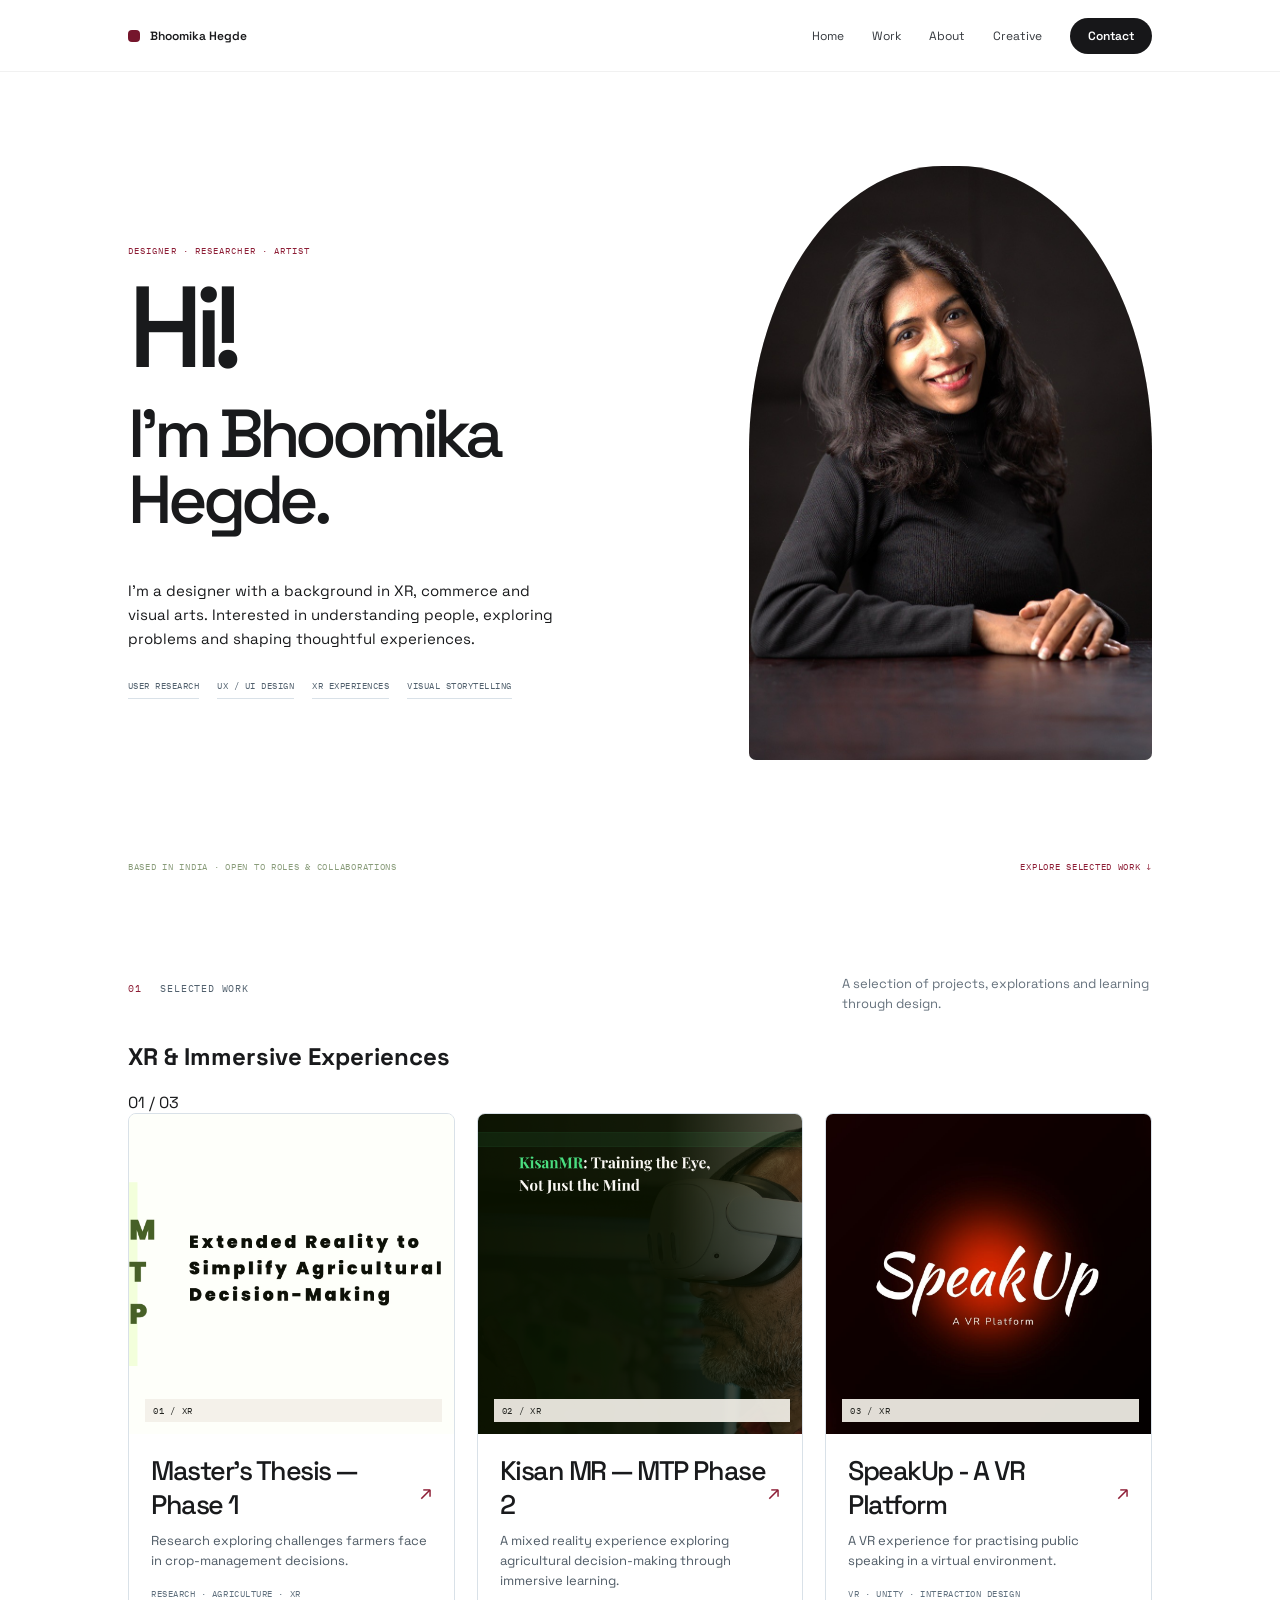
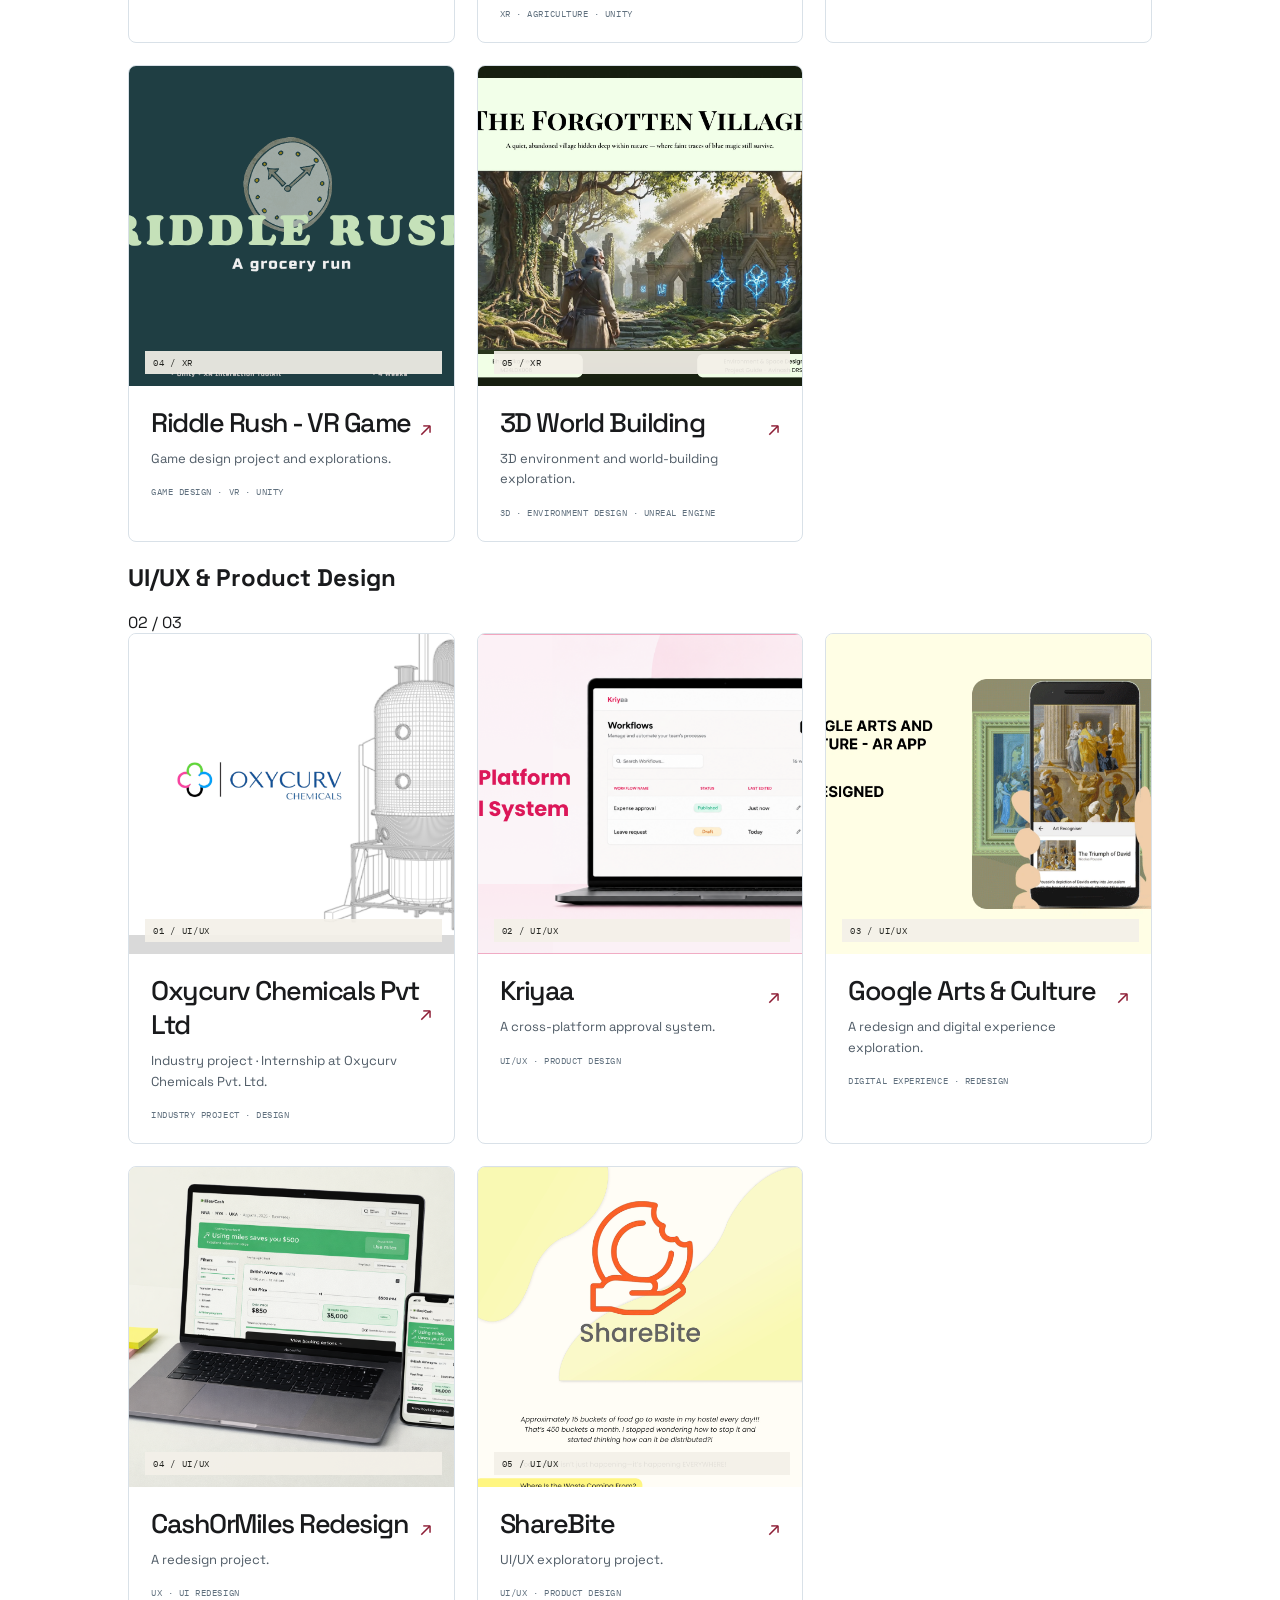
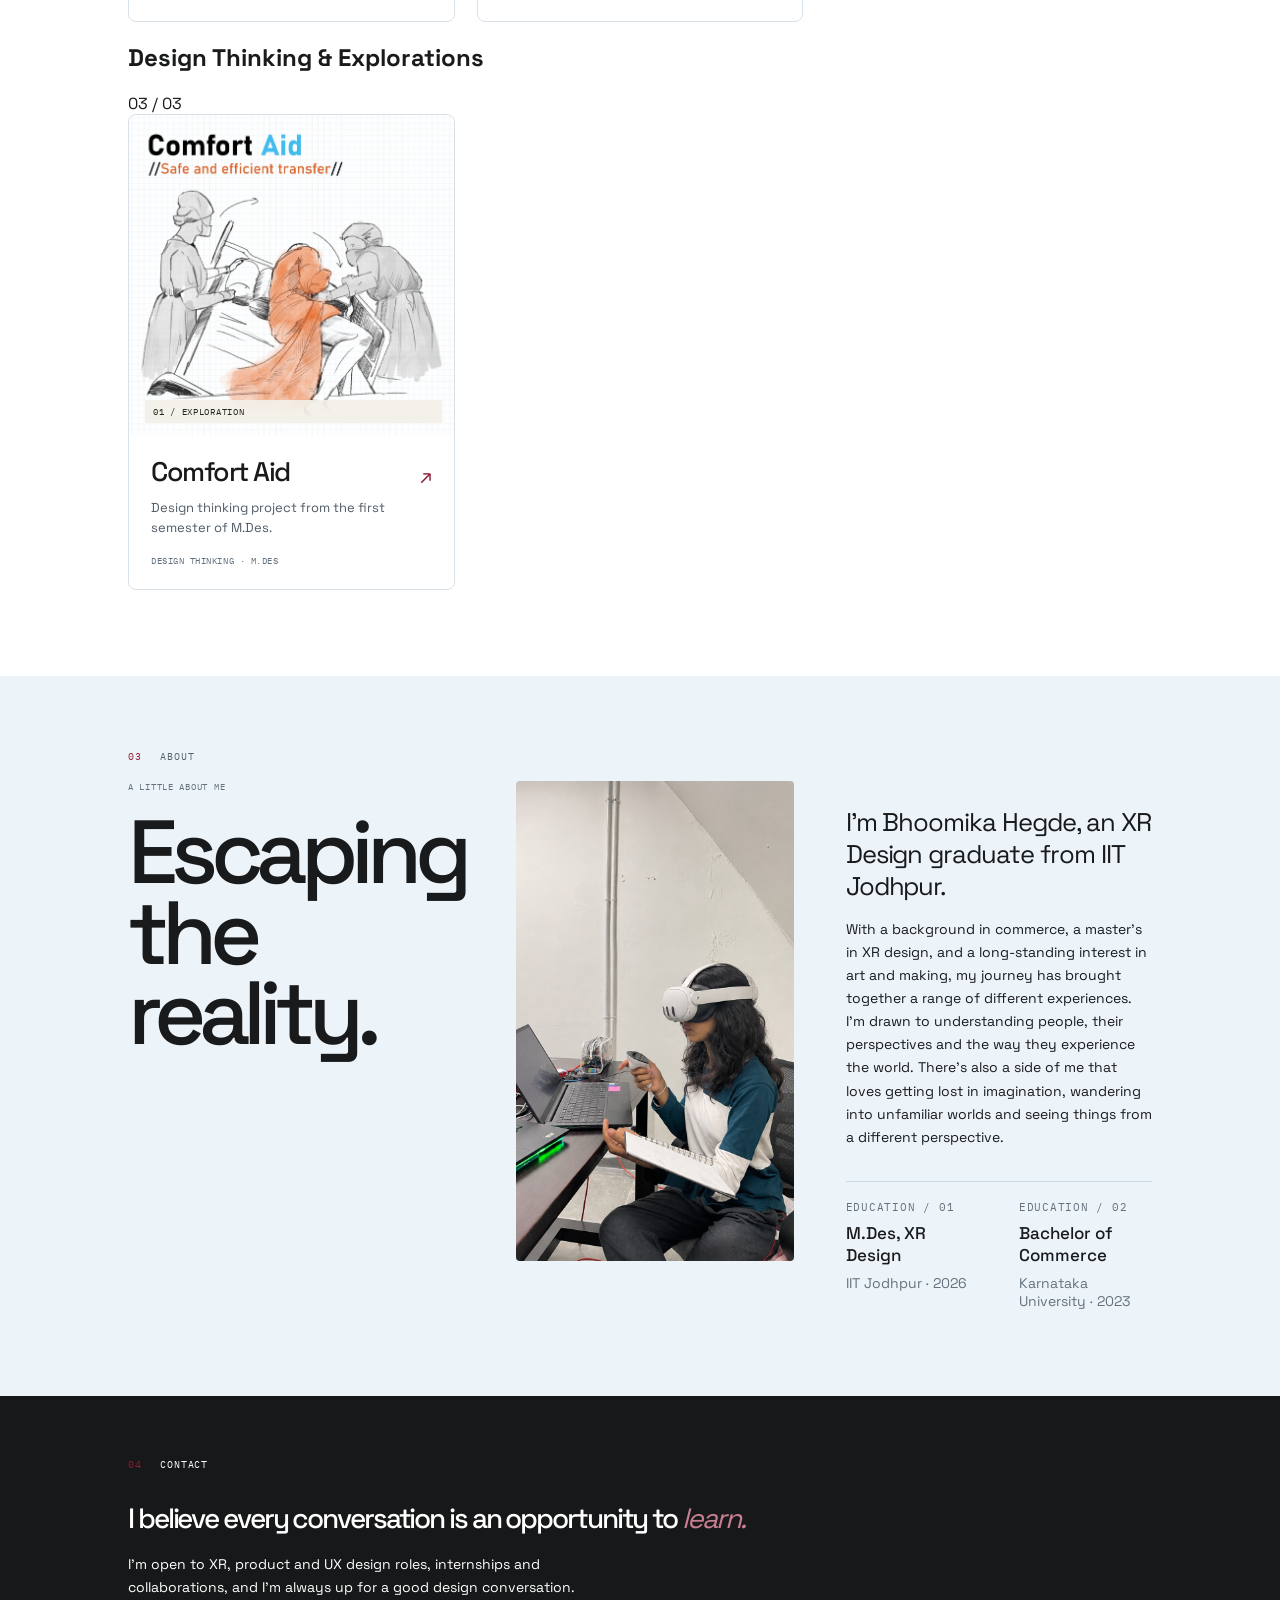
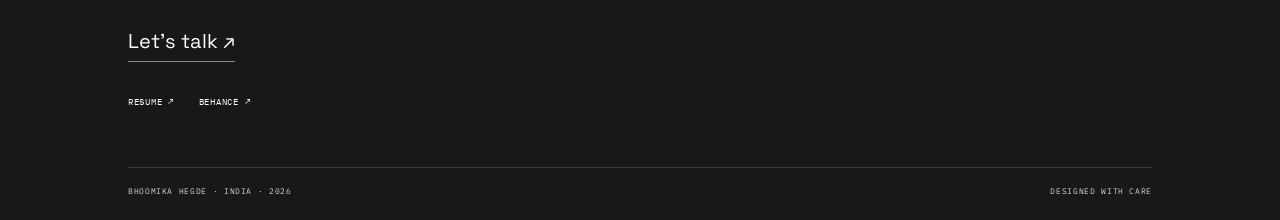
==== index.html @ f205450a "Add portfolio website files" ====
<!DOCTYPE html>

<html lang="en">

<head>
  <meta charset="utf-8" />
  <meta content="width=device-width, initial-scale=1" name="viewport" />
  <meta content="Bhoomika Hegde — design portfolio. UX, XR, research and visual practice." name="description" />
  <meta content="#ffffff" name="theme-color" />
  <title>Bhoomika Hegde — Design Portfolio</title>
  <link href="https://fonts.googleapis.com" rel="preconnect" />
  <link crossorigin="" href="https://fonts.gstatic.com" rel="preconnect" />
  <link
    href="https://fonts.googleapis.com/css2?family=Space+Grotesk:wght@400;500;600;700&amp;family=IBM+Plex+Mono:wght@400;500&amp;display=swap"
    rel="stylesheet" />
  <link href="style.css" rel="stylesheet" />
</head>

<body>
  <header class="topbar">
    <a aria-label="Bhoomika Hegde home" class="brand" href="#home"><span class="brand-mark"></span><span>Bhoomika
        Hegde</span></a>
    <button aria-controls="site-nav" aria-expanded="false" aria-label="Open navigation" class="nav-toggle">Menu
      <b>＋</b></button>
    <nav aria-label="Main navigation" class="nav" id="site-nav">
      <a href="#home">Home</a><a href="#work">Work</a><a href="#about">About</a><a href="#creative">Creative</a><a
        class="nav-contact" href="#contact">Contact</a>
    </nav>
  </header>
  <main>
    <section class="hero" id="home">
      <div class="hero-layout">
        <div class="hero-copy">
          <p class="hero-eyebrow">DESIGNER · RESEARCHER · ARTIST</p>
          <h1 class="hero-title">
            <span class="hero-hi">Hi!</span>
            <span class="hero-name">I'm Bhoomika<br />Hegde.</span>
          </h1>
          <p class="hero-intro">
            I'm a designer with a background in XR, commerce and visual arts.
            Interested in understanding people, exploring problems
            and shaping thoughtful experiences.
          </p>
          <div class="hero-specialties">
            <span>USER RESEARCH</span>
            <span>UX / UI DESIGN</span>
            <span>XR EXPERIENCES</span>
            <span>VISUAL STORYTELLING</span>
          </div>
        </div>
        <div class="portrait-wrap">
          <div class="portrait-frame">
            <img alt="Portrait of Bhoomika Hegde" class="portrait-image" src="assets/images/bhoomika-portrait.jpg" />
          </div>
          <span class="portrait-caption">

          </span>
        </div>
      </div>
      <div class="hero-foot">
        <span>BASED IN INDIA · OPEN TO ROLES &amp; COLLABORATIONS</span>
        <a href="#work">EXPLORE SELECTED WORK ↓</a>
      </div>
    </section>
    <section class="work section-pad" id="work">
      <div class="section-heading">
        <div class="section-kicker"><span>01</span> SELECTED WORK</div>
        <p class="section-note">A selection of projects, explorations and learning through design.</p>
      </div>
      <div class="work-category">
        <div class="category-heading">
          <h2>XR &amp; Immersive Experiences</h2><span>01 / 03</span>
        </div>
        <div class="project-grid">
          <div class="project-card"><a class="project-card-main" href="projects/masters-thesis-phase-1/index.html">
              <div class="project-image thesis"><img alt="Master’s thesis project preview"
                  src="assets/covers/masters-thesis-phase-1.jpg" /><small>01 / XR</small></div>
              <div class="project-info">
                <div class="project-topline">
                  <h2>Master's Thesis — Phase 1</h2><span>↗</span>
                </div>
                <p>Research exploring challenges farmers face in crop-management decisions.</p>
                <div class="project-tags">RESEARCH · AGRICULTURE · XR</div>
              </div>
            </a></div>
          <div class="project-card"><a class="project-card-main" href="projects/kisan-mr-mtp-phase-2/index.html">
              <div class="project-image phase"><img alt="Kisan MR project preview"
                  src="assets/covers/kisan-mr-mtp-phase-2.png" /><small>02 / XR</small></div>
              <div class="project-info">
                <div class="project-topline">
                  <h2>Kisan MR — MTP Phase 2</h2><span>↗</span>
                </div>
                <p>A mixed reality experience exploring agricultural decision-making through immersive learning.</p>
                <div class="project-tags">XR · AGRICULTURE · UNITY</div>
              </div>
            </a></div>
          <div class="project-card"><a class="project-card-main" href="projects/speakup-vr/index.html">
              <div class="project-image speak"><img alt="SpeakUp VR project preview"
                  src="assets/covers/speakup-vr.jpg" /><small>03 / XR</small></div>
              <div class="project-info">
                <div class="project-topline">
                  <h2>SpeakUp - A VR Platform</h2><span>↗</span>
                </div>
                <p>A VR experience for practising public speaking in a virtual environment.</p>
                <div class="project-tags">VR · UNITY · INTERACTION DESIGN</div>
              </div>
            </a></div>
          <div class="project-card"><a class="project-card-main" href="projects/game-design/index.html">
              <div class="project-image agri"><img alt="Riddle Rush project preview"
                  src="assets/covers/game-design.png" /><small>04 / XR</small></div>
              <div class="project-info">
                <div class="project-topline">
                  <h2>Riddle Rush - VR Game</h2><span>↗</span>
                </div>
                <p>Game design project and explorations.</p>
                <div class="project-tags">GAME DESIGN · VR · UNITY</div>
              </div>
            </a></div>
          <div class="project-card"><a class="project-card-main" href="projects/3d-world-building/index.html">
              <div class="project-image google"><img alt="3D world building preview"
                  src="assets/covers/3d-world-building.jpg" /><small>05 / XR</small></div>
              <div class="project-info">
                <div class="project-topline">
                  <h2>3D World Building</h2><span>↗</span>
                </div>
                <p>3D environment and world-building exploration.</p>
                <div class="project-tags">3D · ENVIRONMENT DESIGN · UNREAL ENGINE</div>
              </div>
            </a></div>
        </div>
      </div>
      <div class="work-category">
        <div class="category-heading">
          <h2>UI/UX &amp; Product Design</h2><span>02 / 03</span>
        </div>
        <div class="project-grid">
          <div class="project-card"><a class="project-card-main" href="projects/oxycurv/index.html">
              <div class="project-image oxy"><img alt="Oxycurv project preview"
                  src="assets/covers/oxycurv.png" /><small>01 / UI/UX</small></div>
              <div class="project-info">
                <div class="project-topline">
                  <h2>Oxycurv Chemicals Pvt Ltd</h2><span>↗</span>
                </div>
                <p>Industry project · Internship at Oxycurv Chemicals Pvt. Ltd.</p>
                <div class="project-tags">INDUSTRY PROJECT · DESIGN</div>
              </div>
            </a></div>
          <div class="project-card"><a class="project-card-main" href="projects/kriyaa/index.html">
              <div class="project-image thesis"><img alt="Kriyaa project preview"
                  src="assets/covers/kriyaa.png" /><small>02 / UI/UX</small></div>
              <div class="project-info">
                <div class="project-topline">
                  <h2>Kriyaa</h2><span>↗</span>
                </div>
                <p>A cross-platform approval system.</p>
                <div class="project-tags">UI/UX · PRODUCT DESIGN</div>
              </div>
            </a></div>
          <div class="project-card"><a class="project-card-main" href="projects/google-arts-culture/index.html">
              <div class="project-image google"><img alt="Google Arts and Culture project preview"
                  src="assets/covers/google-arts-culture.webp" /><small>03 / UI/UX</small></div>
              <div class="project-info">
                <div class="project-topline">
                  <h2>Google Arts &amp; Culture</h2><span>↗</span>
                </div>
                <p>A redesign and digital experience exploration.</p>
                <div class="project-tags">DIGITAL EXPERIENCE · REDESIGN</div>
              </div>
            </a></div>
          <div class="project-card"><a class="project-card-main" href="projects/cashormiles-redesign/index.html">
              <div class="project-image phase"><img alt="Miles or Cash project preview"
                  src="assets/covers/cashormiles-redesign.png" /><small>04 / UI/UX</small></div>
              <div class="project-info">
                <div class="project-topline">
                  <h2>CashOrMiles Redesign</h2><span>↗</span>
                </div>
                <p>A redesign project.</p>
                <div class="project-tags">UX · UI REDESIGN</div>
              </div>
            </a></div>
          <div class="project-card"><a class="project-card-main" href="projects/sharebite/index.html">
              <div class="project-image agri"><img alt="ShareBite project preview"
                  src="assets/covers/sharebite-preview.jpg" /><small>05 / UI/UX</small></div>
              <div class="project-info">
                <div class="project-topline">
                  <h2>ShareBite</h2><span>↗</span>
                </div>
                <p>UI/UX exploratory project.</p>
                <div class="project-tags">UI/UX · PRODUCT DESIGN</div>
              </div>
            </a></div>
        </div>
      </div>
      <div class="work-category">
        <div class="category-heading">
          <h2>Design Thinking &amp; Explorations</h2><span>03 / 03</span>
        </div>
        <div class="project-grid">
          <div class="project-card"><a class="project-card-main" href="projects/comfort-aid/index.html">
              <div class="project-image speak"><img alt="Comfort Aid project preview"
                  src="assets/covers/comfort-aid.png" /><small>01 / EXPLORATION</small></div>
              <div class="project-info">
                <div class="project-topline">
                  <h2>Comfort Aid</h2><span>↗</span>
                </div>
                <p>Design thinking project from the first semester of M.Des.</p>
                <div class="project-tags">DESIGN THINKING · M.DES</div>
              </div>
            </a></div>
        </div>
      </div>
    </section>
    <section class="about" id="about">
      <div class="about-inner">
        <div class="section-kicker"><span>03</span> ABOUT</div>
        <div class="about-grid">
          <!-- LEFT: HEADING -->
          <div class="about-heading">
            <p class="eyebrow">A LITTLE ABOUT ME</p>
            <h2>Escaping<br />the reality.</h2>
          
          </div>
          <!-- MIDDLE: PHOTO -->
          <div class="about-photo-placeholder">
            <img alt="Bhoomika working with a VR headset" class="about-photo" src="assets/images/bhoomika-about.png" />
          </div>
          <!-- RIGHT: INTRODUCTION -->
          <div class="about-content">
            <p class="about-lead">I'm Bhoomika Hegde, an XR Design graduate from IIT Jodhpur.</p>
            <p>With a background in commerce, a master's in XR design, and a long-standing interest in art and making,
              my journey has brought together a range of different experiences. I'm drawn to understanding people, their
              perspectives and the way they experience the world. There's also a side of me that loves getting lost in
              imagination, wandering into unfamiliar worlds and seeing things from a different perspective.</p>
            <div class="education">
              <div><span>EDUCATION / 01</span><strong>M.Des, XR Design</strong><small>IIT Jodhpur · 2026</small></div>
              <div><span>EDUCATION / 02</span><strong>Bachelor of Commerce</strong><small>Karnataka University ·
                  2023</small></div>
            </div>
          </div>
        </div>
      </div>
    </section>


    <section class="contact" id="contact">
      <div class="section-kicker"><span>04</span> CONTACT</div>
      <h2>I believe every conversation is an opportunity to<em> learn.</em></h2>
      <p>I'm open to XR, product and UX design roles, internships and collaborations, and I'm always up for a good
        design conversation.</p>
<a class="contact-email"
   href="https://mail.google.com/mail/?view=cm&fs=1&to=bhoomikahegdedesign%40gmail.com"
   target="_blank" rel="noopener noreferrer">
   Let’s talk ↗
</a>
<div class="contact-links">
    <a href="https://drive.google.com/file/d/1oLN6p4oHWDFkMf5ozggtt7ljvkt9gcHE/view?usp=sharing" target="_blank" rel="noopener noreferrer">RESUME ↗</a>

    <a href="https://www.behance.net/bhoomikahegde1" target="_blank" rel="noopener noreferrer">BEHANCE ↗</a>
</div>
      <footer><span>BHOOMIKA HEGDE · INDIA · 2026</span><span>DESIGNED WITH CARE</span></footer>
    </section>
  </main>
  <script src="script.js"></script>
</body>

</html>
---- style.css ----
*{box-sizing:border-box}
:root{--ink:#191a1c;--paper:#fff;--soft:#edf4f9;--line:#d9e1e8;--accent:#8d1d35;--muted:#65717c;--gutter:10vw;--mono:"IBM Plex Mono",monospace}
html{scroll-behavior:smooth;scroll-padding-top:88px}
body{margin:0;background:var(--paper);color:var(--ink);font-family:"Space Grotesk",sans-serif;-webkit-font-smoothing:antialiased}
a{color:inherit;text-decoration:none}
.topbar{height:72px;padding:0 var(--gutter);display:flex;align-items:center;justify-content:space-between;background:rgba(255,255,255,.96);position:sticky;top:0;z-index:20;border-bottom:1px solid rgba(25,26,28,.06);backdrop-filter:blur(12px)}
.brand{display:flex;align-items:center;gap:10px;font-size:12px;font-weight:600}
.brand-mark{width:12px;height:12px;background:#75162c;border-radius:4px}
.nav{display:flex;align-items:center;gap:28px;font-size:12px;color:#34383d}
.nav a{transition:color .2s}
.nav a:hover{color:var(--accent)}
.nav-contact{background:#171719;color:#fff!important;padding:10px 18px;border-radius:24px;font-weight:600}
.nav-toggle{display:none;border:0;background:none;font:inherit}

.hero {
  min-height: calc(100svh - 72px);
  padding: 42px var(--gutter) 28px;
  display: flex;
  flex-direction: column;
  justify-content: space-between;
  overflow: hidden;
}

.hero-layout {
  display: grid;
  grid-template-columns: minmax(0, 1.08fr) minmax(340px, .82fr);
  align-items: center;
  gap: clamp(42px, 7vw, 112px);
  flex: 1;
  max-width: 1440px;
  width: 100%;
  margin: 0 auto;
}

.hero-copy {
  display: flex;
  flex-direction: column;
  align-items: flex-start;
  padding: 12px 0 22px;
}

.hero-eyebrow {
  margin: 0 0 24px;
  color: var(--accent);
  font: 9px/1.5 var(--mono);
  letter-spacing: .12em;
}

.hero-title {
  margin: 0;
  display: flex;
  flex-direction: column;
  align-items: flex-start;
  font-size: clamp(72px, 9vw, 132px);
  line-height: .82;
  letter-spacing: -.09em;
  font-weight: 500;
}

.hero-hi {
  display: block;
}

.hero-name {
  display: block;
  margin-top: 25px;
  font-size: clamp(48px, 5.3vw, 78px);
  line-height: .98;
  letter-spacing: -.075em;
  font-weight: 500;
}

.hero-intro {
  max-width: 430px;
  margin: clamp(34px, 5vh, 58px) 0 0;
  font-size: clamp(15px, 1.15vw, 18px);
  line-height: 1.6;
}

.hero-specialties {
  display: flex;
  flex-wrap: wrap;
  gap: 9px 18px;
  margin-top: 28px;
  color: #52616e;
  font: 9px/1.6 var(--mono);
  letter-spacing: .055em;
}

.hero-specialties span {
  padding-bottom: 5px;
  border-bottom: 1px solid var(--line);
}

.portrait-wrap {
  width: 100%;
  max-width: 510px;
  justify-self: end;
  position: relative;
  padding: 0 0 28px;
}

.portrait-frame {
  width: 100%;
  height: clamp(440px, 66vh, 650px);
  overflow: hidden;
  border-radius: 48% 48% 7px 7px;
  background: #e4e2df;
}

.portrait-image {
  display: block;
  width: 100%;
  height: 100%;
  object-fit: cover;
  object-position: center 28%;
}

.portrait-caption {
  position: absolute;
  right: 0;
  bottom: 0;
  color: var(--muted);
  font: 8px/1.4 var(--mono);
  letter-spacing: .08em;
}

.hero-foot {
  display: flex;
  justify-content: space-between;
  align-items: center;
  gap: 18px;
  padding-top: 22px;
  color: #899c7a;
  font: 9px var(--mono);
  letter-spacing: .08em;
}

.hero-foot a {
  color: var(--accent);
}
.section-pad{padding:74px var(--gutter) 86px}
.section-heading{display:flex;justify-content:space-between;align-items:end;margin-bottom:28px}
.section-kicker{font:10px var(--mono);letter-spacing:.08em;color:#52616e;text-transform:uppercase;margin-bottom:18px}
.section-kicker span{color:var(--accent);margin-right:12px}
.section-note,.case-intro{font-size:13px;line-height:1.5;color:var(--muted);max-width:310px;margin:0}
.project-grid{display:grid;grid-template-columns:repeat(2,minmax(0,1fr));gap:22px}
.project-card{border:1px solid var(--line);border-radius:8px;overflow:hidden;display:flex;flex-direction:column;background:#fff;transition:transform .25s,box-shadow .25s}
.project-card:hover{transform:translateY(-5px);box-shadow:0 16px 34px rgba(24,38,52,.09)}
.project-image{height:clamp(220px,25vw,360px);position:relative;display:grid;place-items:center;font:9px var(--mono);letter-spacing:.12em;color:#67727c}
.project-image small{position:absolute;bottom:14px;left:16px;font:9px var(--mono);letter-spacing:.08em}
.oxy{background:#e4e9e4}.thesis{background:#e9e5d9}.phase{background:#e4e7e4}.google{background:#e7e1dc}.speak{background:#e0e9ed}.agri{background:#e8ebdd}
.project-info{padding:20px 22px 23px}
.project-topline{display:flex;align-items:center;justify-content:space-between}
.project-topline h2{font-size:clamp(22px,2.1vw,29px);letter-spacing:-.055em;font-weight:500;margin:0 0 9px}
.project-topline>span{font-size:20px;color:var(--accent)}
.project-info p{font-size:13px;line-height:1.55;color:#4f5b66;margin:0 0 17px;max-width:500px}
.project-tags{font:9px var(--mono);letter-spacing:.06em;color:#60707e}
.case-studies{padding-top:20px}
.case-intro{max-width:560px;margin:0 0 42px}
.case-detail{padding:42px 0 54px;border-top:1px solid var(--line);scroll-margin-top:86px}
.case-index{font:9px var(--mono);letter-spacing:.08em;color:var(--accent);margin-bottom:16px}
.case-header{display:grid;grid-template-columns:1fr .7fr;gap:5vw;align-items:end;margin-bottom:26px}
.case-header h2{font-size:clamp(36px,5vw,68px);line-height:.98;letter-spacing:-.07em;font-weight:500;margin:0}
.case-header p{font-size:15px;line-height:1.5;color:var(--muted);max-width:420px;margin:0}
.case-body{display:grid;grid-template-columns:1.2fr .8fr;gap:5vw;align-items:start}
.case-visual{min-height:350px;border-radius:7px;display:grid;place-items:center;text-align:center;padding:24px;font:10px var(--mono);letter-spacing:.1em;color:#66727c;background:#e9eef1}
.visual-oxy{background:#e4e9e4}.visual-mtp{background:#e9e5d9}.visual-phase{background:#e4e7e4}.visual-google{background:#e7e1dc}.visual-speak{background:#e0e9ed}.visual-agri{background:#e8ebdd}
.case-copy h3{font-size:21px;font-weight:500;letter-spacing:-.04em;margin:0 0 14px}
.case-copy p{font-size:14px;line-height:1.65;color:#4f5b66;margin:0 0 14px}
.case-meta{display:grid;grid-template-columns:1fr 1.5fr;gap:10px 16px;border-top:1px solid var(--line);padding-top:17px;margin-top:24px}
.case-meta span{font:9px var(--mono);letter-spacing:.07em;color:var(--muted)}
.case-meta strong{font-size:12px;font-weight:500}
.about{background:var(--soft);padding:74px var(--gutter) 86px}
.about-grid {
    display: grid;
    grid-template-columns: 0.85fr 1fr 1.1fr;
    gap: 4vw;
    align-items: start;
}
.about-heading .eyebrow{font:9px var(--mono);letter-spacing:.08em;color:var(--muted);margin:0 0 20px}
.about-heading h2{font-size:clamp(52px,7vw,92px);line-height:.9;letter-spacing:-.08em;font-weight:500;margin:0 0 42px}
.about-heading>a,.photo-link{font:9px var(--mono);letter-spacing:.07em;color:var(--accent)}
.about-content{padding-top:25px;max-width:570px}
.about-content p{font-size:14px;line-height:1.65;margin:0 0 16px}
.about-content .about-lead{font-size:clamp(21px,2vw,28px);line-height:1.25;letter-spacing:-.04em}
.education{display:grid;grid-template-columns:1fr 1fr;gap:20px;border-top:1px solid #cbd8e1;padding-top:18px;margin-top:32px}
.education div{display:flex;flex-direction:column;gap:8px}
.education span{font:9px var(--mono);letter-spacing:.07em;color:#65717c}
.education strong{font-size:14px;font-weight:500}
.education small{font-size:12px;color:#65717c}
/* Make education section bigger */
.education {
    gap: 40px;
}

.education span {
    font-size: 11px;
}

.education strong {
    font-size: 17px;
}

.education small {
    font-size: 14px;
}

.photo-link {
    font-size: 11px;
}
.about-photo-placeholder {
    width: 100%;
    height: 480px;
    overflow: hidden;
    border-radius: 4px;
}

.about-photo {
    width: 100%;
    height: 100%;
    object-fit: cover;
    display: block;
}
.creative{background:#fff}
.creative-heading{display:flex;justify-content:space-between;align-items:end;gap:40px;margin-bottom:30px}
.creative-heading h2{font-size:clamp(54px,7vw,94px);line-height:.88;letter-spacing:-.08em;font-weight:500;margin:0}
.creative-heading h2 em{font-weight:400}
.creative-heading p{max-width:300px;font-size:14px;line-height:1.6;color:var(--muted);margin:0 0 5px}
.creative-grid{display:grid;grid-template-columns:repeat(3,1fr);gap:16px}
.creative-tile{height:clamp(190px,23vw,310px);padding:17px;display:flex;flex-direction:column;justify-content:space-between;border-radius:6px;font:9px var(--mono);letter-spacing:.08em;color:#5e6870}
.creative-tile b{font-weight:400;text-align:center}
.tile-one{background:#e4ddd0}.tile-two{background:#dbe4df}.tile-three{background:#e8dadd}
.creative-caption{font:9px var(--mono);letter-spacing:.04em;color:var(--muted);margin:18px 0 0}
.contact{background:#171819;color:#fff;padding:62px var(--gutter) 24px}
.contact .section-kicker{color:#fff}
.contact h2{font-size:clamp(28px,2vw,62px);line-height:.95;letter-spacing:-.075em;font-weight:500;margin:34px 0 22px}
.contact h2 em{color:#c77e91;font-weight:400}
.contact>p{font-size:14px;line-height:1.6;max-width:470px;margin:0}
.contact-email{display:inline-block;font-size:20px;margin:30px 0 22px;border-bottom:1px solid #888;padding-bottom:7px}
.contact-links{display:flex;gap:25px;margin:12px 0 60px}
.contact-links a{font:9px var(--mono);letter-spacing:.08em}
.contact footer{border-top:1px solid #343638;padding-top:18px;display:flex;justify-content:space-between;font:8px var(--mono);letter-spacing:.08em;color:#d5d7d8}
@media(max-width:850px){:root{--gutter:7vw}.hero{min-height:auto;padding-top:55px}.hero-grid{grid-template-columns:1fr 1fr;gap:26px}.hero-intro{grid-column:1;grid-row:1}.portrait-wrap{grid-column:2;grid-row:1}.hero-specialties{grid-column:1/-1;justify-self:start;margin:0}.portrait-image{width:min(36vw,320px);height:min(46vw,400px)}.case-body{grid-template-columns:1fr .85fr;gap:28px}}
@media(max-width:620px){:root{--gutter:6vw}.topbar{height:62px}.nav-toggle{display:block;font-size:12px}.nav{display:none;position:absolute;top:62px;left:0;right:0;background:#fff;padding:20px var(--gutter);flex-direction:column;align-items:flex-start;border-bottom:1px solid var(--line)}.nav.open{display:flex}.hero{padding-top:42px;padding-bottom:28px;min-height:0}.hero-title{font-size:clamp(58px,15vw,92px)}.hero-name{font-size:.55em;letter-spacing:.005em;margin-top:14px}.hero-grid{grid-template-columns:1fr 1fr;gap:20px;margin-top:35px;min-height:0}.hero-intro{grid-column:1/-1;grid-row:2}.hero-intro p{font-size:15px}.portrait-wrap{grid-column:1/-1;grid-row:1;justify-content:flex-start}.portrait-image{width:58%;height:auto;aspect-ratio:.78;min-height:0;object-fit:cover;object-position:center 28%}.hero-specialties{grid-column:1/-1;font-size:9px}.hero-foot{font-size:8px;gap:15px}.section-pad{padding-top:48px;padding-bottom:55px}.section-heading{display:block}.section-note{margin-top:-5px}.project-grid{grid-template-columns:1fr;gap:15px}.project-image{height:230px}.case-studies{padding-top:0}.case-detail{padding:32px 0 38px}.case-header,.case-body{grid-template-columns:1fr;gap:17px}.case-header h2{font-size:43px}.case-visual{min-height:230px}.case-copy p{font-size:13px}.about{padding:50px var(--gutter) 58px}.about-grid{grid-template-columns:1fr;gap:20px}.about-heading h2{font-size:65px;margin-bottom:28px}.about-content{padding-top:0}.about-content .about-lead{font-size:23px}.education{gap:14px}.education strong{font-size:12px}.about-photo-placeholder{height:220px;width:190px}.creative-heading{display:block}.creative-heading p{margin-top:20px}.creative-grid{grid-template-columns:1fr}.creative-tile{height:190px}.contact{padding-top:48px}.contact h2{font-size:clamp(54px,14vw,78px)}.contact-links{margin-bottom:42px}.contact footer{gap:12px;flex-direction:column}}


/* HOMEPAGE RESPONSIVENESS */

@media (max-width: 850px) {
  :root {
    --gutter: 7vw;
  }

  .hero {
    min-height: auto;
    padding-top: 48px;
  }

  .hero-layout {
    grid-template-columns: minmax(0, 1fr) minmax(280px, .78fr);
    gap: 34px;
  }

  .hero-title {
    font-size: clamp(68px, 10vw, 100px);
  }

  .hero-name {
    font-size: clamp(43px, 5.5vw, 58px);
  }

  .portrait-frame {
    height: min(62vh, 520px);
    min-height: 390px;
  }

  .hero-intro {
    margin-top: 34px;
  }
}

@media (max-width: 620px) {
  .hero {
    padding-top: 36px;
    padding-bottom: 24px;
    min-height: 0;
  }

  .hero-layout {
    display: flex;
    flex-direction: column;
    align-items: stretch;
    gap: 30px;
  }

  .hero-copy {
    padding: 0;
  }

  .hero-eyebrow {
    margin-bottom: 18px;
  }

  .hero-title {
    font-size: clamp(66px, 17vw, 96px);
  }

  .hero-name {
    font-size: clamp(43px, 10.5vw, 62px);
    margin-top: 14px;
    letter-spacing: -.07em;
  }

  .portrait-wrap {
    width: min(82%, 370px);
    align-self: center;
    padding-bottom: 25px;
  }

  .portrait-frame {
    height: auto;
    aspect-ratio: .78;
    min-height: 0;
    border-radius: 48% 48% 6px 6px;
  }

  .portrait-image {
    object-position: center 27%;
  }

  .portrait-caption {
    font-size: 7px;
  }

  .hero-intro {
    margin-top: 0;
    max-width: 100%;
    font-size: 15px;
  }

  .hero-specialties {
    margin-top: 20px;
    gap: 8px 14px;
    font-size: 8px;
  }

  .hero-foot {
    font-size: 7px;
    gap: 12px;
    padding-top: 28px;
  }
}
.about-photo-placeholder {
    overflow: hidden;
    position: relative;
}

.about-photo {
    width: 100%;
    height: 100%;
    display: block;
    object-fit: cover;
    object-position: center 45%;
}
/* Project cover imagery */
.project-image{position:relative;overflow:hidden;padding:0}
.project-image img{width:100%;height:100%;object-fit:cover;display:block;transition:transform .5s ease}
.project-card:hover .project-image img{transform:scale(1.035)}
.project-image small{position:absolute;right:12px;bottom:12px;padding:6px 8px;background:rgba(243,240,233,.92);color:#242521}

/* Portfolio refinements: three-column project cards and Behance shortcuts */
.project-grid{grid-template-columns:repeat(3,minmax(0,1fr))}
.project-card-main{display:flex;flex:1;flex-direction:column;color:inherit;text-decoration:none;min-width:0}
.project-card-main .project-info{flex:1}
.project-behance{display:block;padding:13px 22px 15px;border-top:1px solid var(--line);font:9px var(--mono);letter-spacing:.08em;color:var(--accent);text-decoration:none}
.project-behance:hover{background:#faf7f7}
@media(max-width:900px){.project-grid{grid-template-columns:repeat(2,minmax(0,1fr))}}
@media(max-width:620px){.project-grid{grid-template-columns:1fr}}

/* Project-specific external actions */
.project-link-actions {
  display:flex; flex-wrap:wrap; gap:14px 20px;
  padding:0 20px 20px;
}
.project-link-actions .project-action-link {
  display:inline-block; color:#75162c; font:9px/1.5 "IBM Plex Mono",monospace;
  letter-spacing:.06em; border-bottom:1px solid #c9a3ad; padding-bottom:4px;
}
.project-card-main { display:block; color:inherit; text-decoration:none; }
.project-card { min-width:0; }
@media(max-width:620px){.project-link-actions{padding:0 16px 16px;gap:10px 14px}}
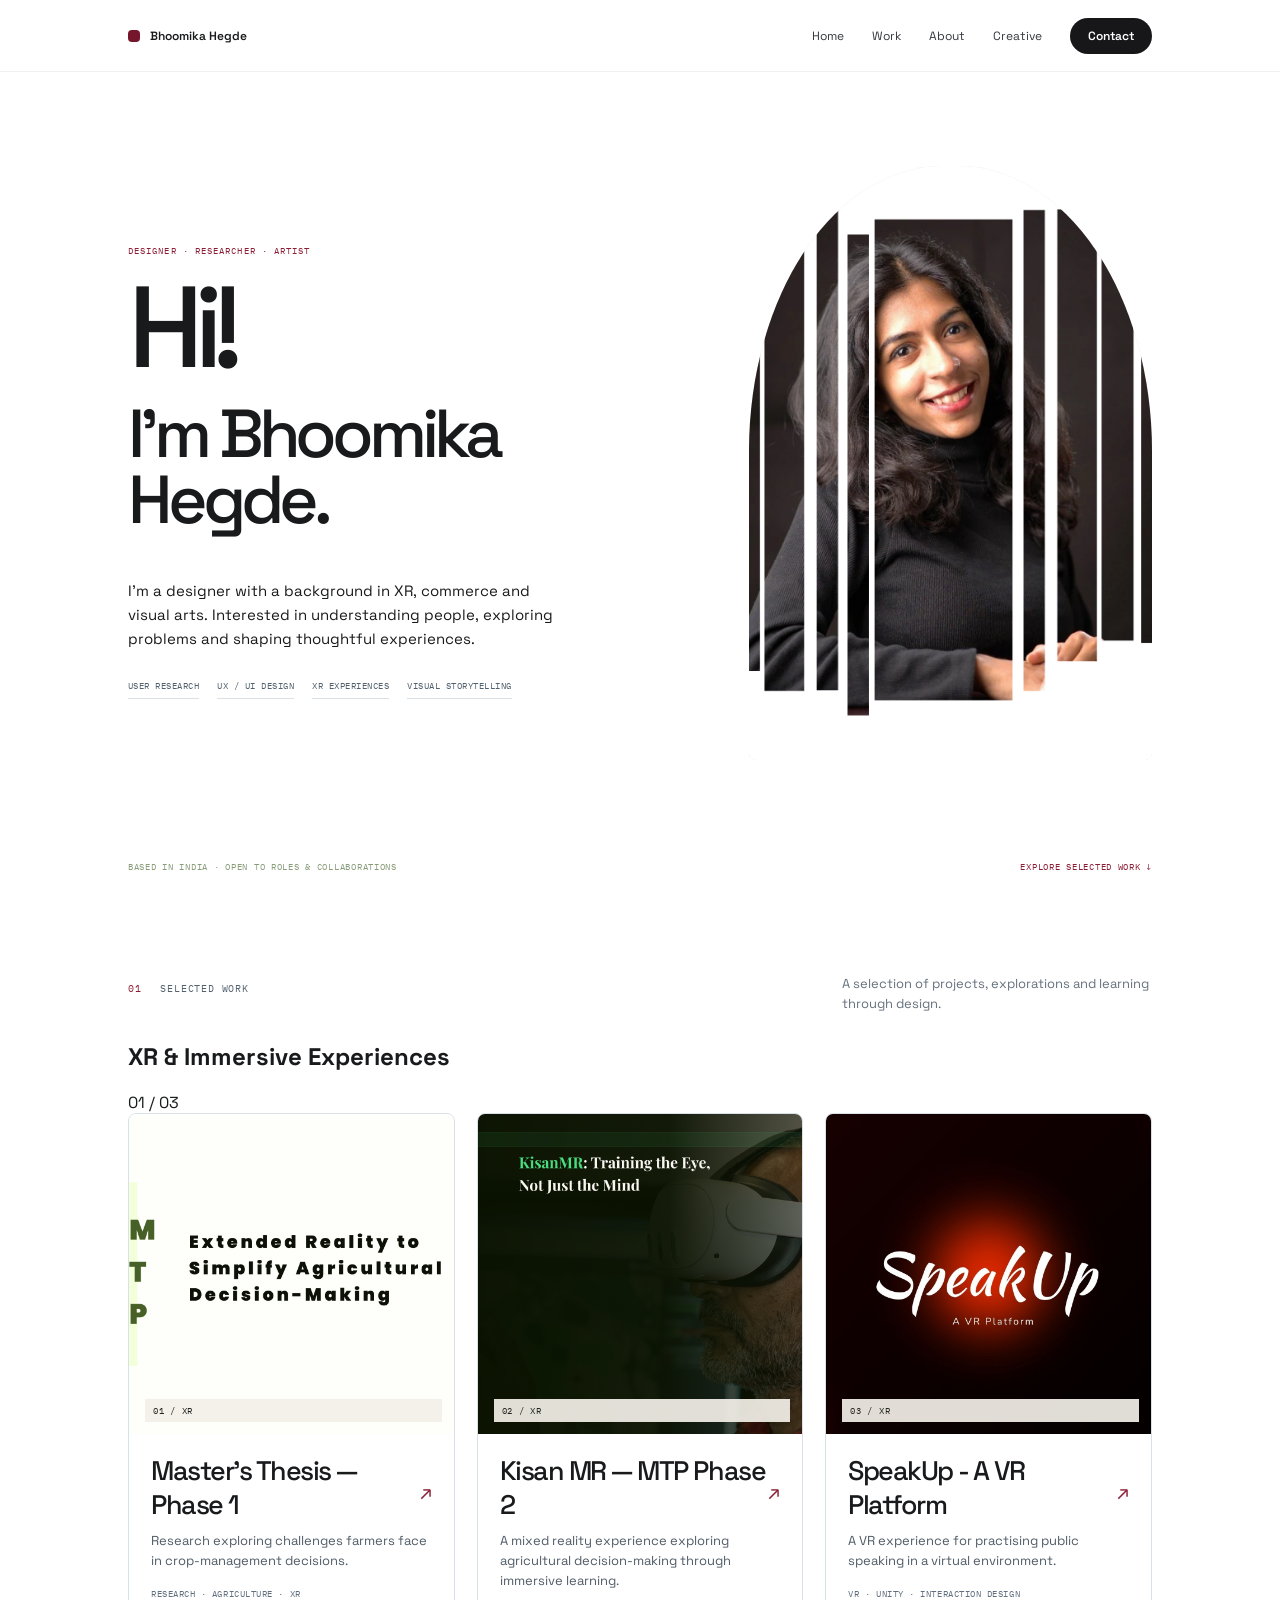
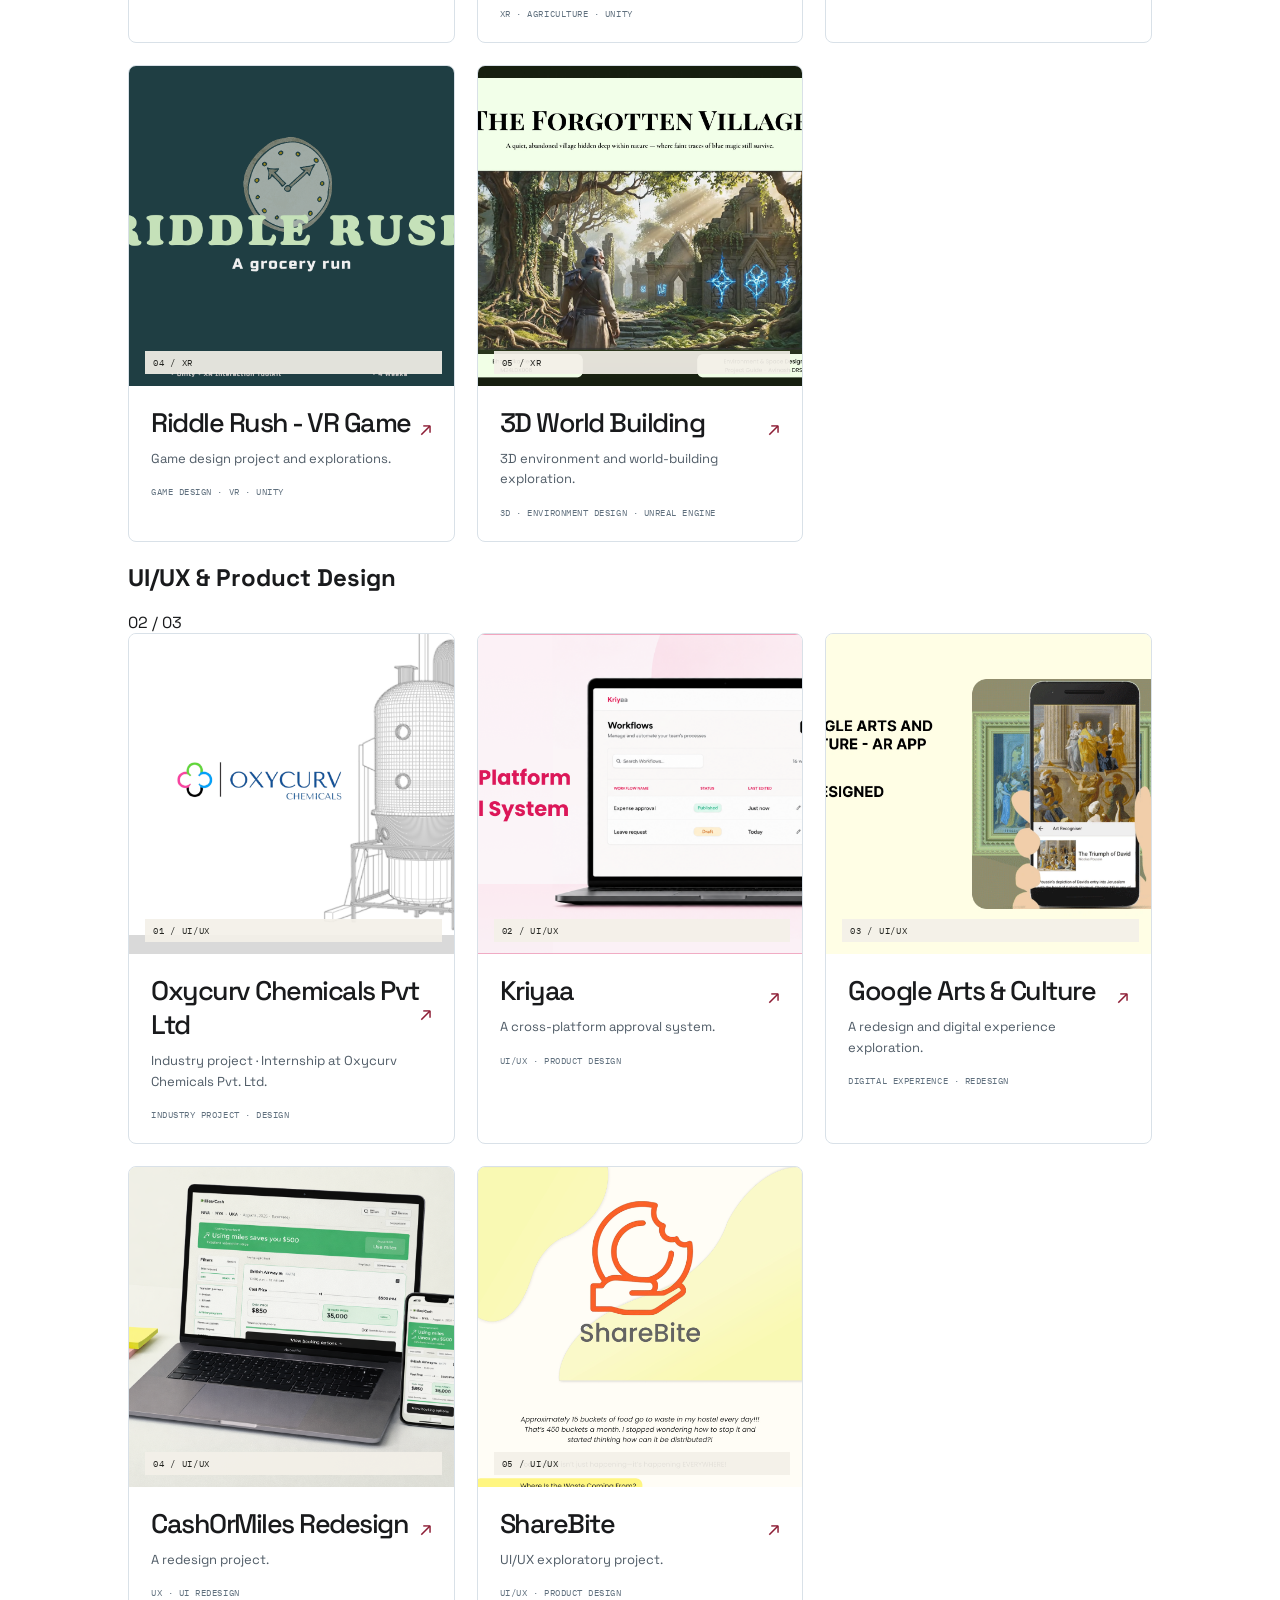
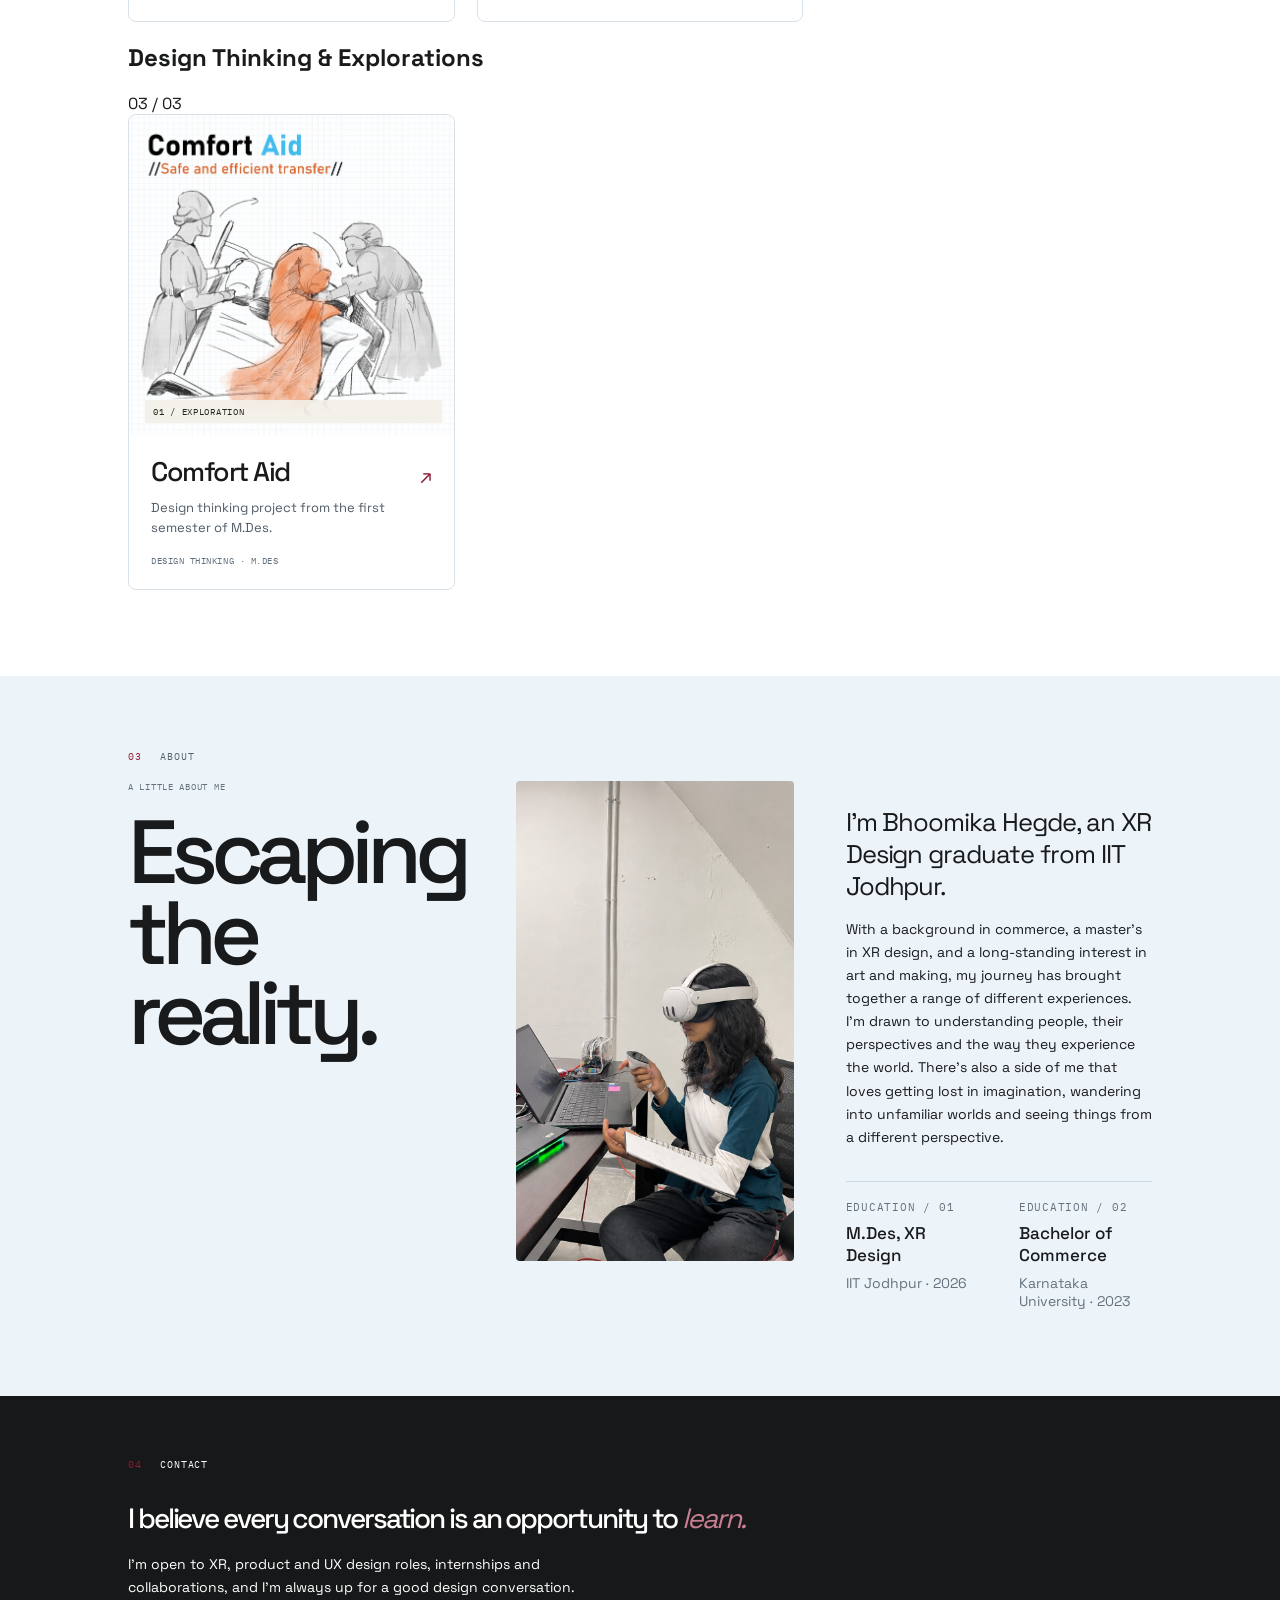
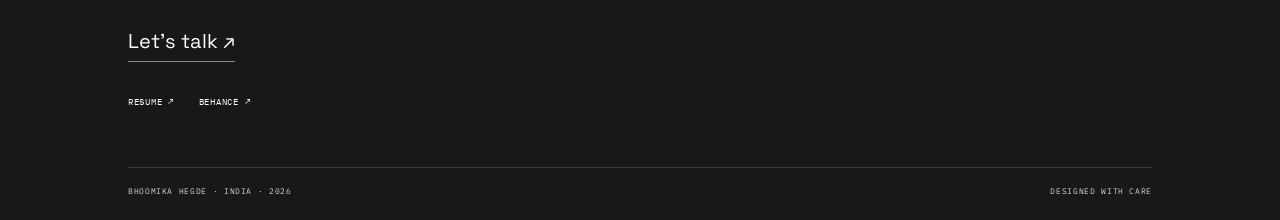
==== commit c7688f4c: "Update index.html" ====
--- a/index.html
+++ b/index.html
@@ -50,7 +50,7 @@
         </div>
         <div class="portrait-wrap">
           <div class="portrait-frame">
-            <img alt="Portrait of Bhoomika Hegde" class="portrait-image" src="assets/images/bhoomika-portrait.jpg" />
+<img alt="Portrait of Bhoomika Hegde" class="portrait-image" src="assets/bhoomika-portrait.png" />
           </div>
           <span class="portrait-caption">
 
--- a/style.css
+++ b/style.css
@@ -1,16 +1,95 @@
-*{box-sizing:border-box}
-:root{--ink:#191a1c;--paper:#fff;--soft:#edf4f9;--line:#d9e1e8;--accent:#8d1d35;--muted:#65717c;--gutter:10vw;--mono:"IBM Plex Mono",monospace}
-html{scroll-behavior:smooth;scroll-padding-top:88px}
-body{margin:0;background:var(--paper);color:var(--ink);font-family:"Space Grotesk",sans-serif;-webkit-font-smoothing:antialiased}
-a{color:inherit;text-decoration:none}
-.topbar{height:72px;padding:0 var(--gutter);display:flex;align-items:center;justify-content:space-between;background:rgba(255,255,255,.96);position:sticky;top:0;z-index:20;border-bottom:1px solid rgba(25,26,28,.06);backdrop-filter:blur(12px)}
-.brand{display:flex;align-items:center;gap:10px;font-size:12px;font-weight:600}
-.brand-mark{width:12px;height:12px;background:#75162c;border-radius:4px}
-.nav{display:flex;align-items:center;gap:28px;font-size:12px;color:#34383d}
-.nav a{transition:color .2s}
-.nav a:hover{color:var(--accent)}
-.nav-contact{background:#171719;color:#fff!important;padding:10px 18px;border-radius:24px;font-weight:600}
-.nav-toggle{display:none;border:0;background:none;font:inherit}
+* {
+  box-sizing: border-box
+}
+
+:root {
+  --ink: #191a1c;
+  --paper: #fff;
+  --soft: #edf4f9;
+  --line: #d9e1e8;
+  --accent: #8d1d35;
+  --muted: #65717c;
+  --gutter: 10vw;
+  --mono: "IBM Plex Mono", monospace
+}
+
+html {
+  scroll-behavior: smooth;
+  scroll-padding-top: 88px
+}
+
+body {
+  margin: 0;
+  background: var(--paper);
+  color: var(--ink);
+  font-family: "Space Grotesk", sans-serif;
+  -webkit-font-smoothing: antialiased
+}
+
+a {
+  color: inherit;
+  text-decoration: none
+}
+
+.topbar {
+  height: 72px;
+  padding: 0 var(--gutter);
+  display: flex;
+  align-items: center;
+  justify-content: space-between;
+  background: rgba(255, 255, 255, .96);
+  position: sticky;
+  top: 0;
+  z-index: 20;
+  border-bottom: 1px solid rgba(25, 26, 28, .06);
+  backdrop-filter: blur(12px)
+}
+
+.brand {
+  display: flex;
+  align-items: center;
+  gap: 10px;
+  font-size: 12px;
+  font-weight: 600
+}
+
+.brand-mark {
+  width: 12px;
+  height: 12px;
+  background: #75162c;
+  border-radius: 4px
+}
+
+.nav {
+  display: flex;
+  align-items: center;
+  gap: 28px;
+  font-size: 12px;
+  color: #34383d
+}
+
+.nav a {
+  transition: color .2s
+}
+
+.nav a:hover {
+  color: var(--accent)
+}
+
+.nav-contact {
+  background: #171719;
+  color: #fff !important;
+  padding: 10px 18px;
+  border-radius: 24px;
+  font-weight: 600
+}
+
+.nav-toggle {
+  display: none;
+  border: 0;
+  background: none;
+  font: inherit
+}
 
 .hero {
   min-height: calc(100svh - 72px);
@@ -139,110 +218,756 @@
 .hero-foot a {
   color: var(--accent);
 }
-.section-pad{padding:74px var(--gutter) 86px}
-.section-heading{display:flex;justify-content:space-between;align-items:end;margin-bottom:28px}
-.section-kicker{font:10px var(--mono);letter-spacing:.08em;color:#52616e;text-transform:uppercase;margin-bottom:18px}
-.section-kicker span{color:var(--accent);margin-right:12px}
-.section-note,.case-intro{font-size:13px;line-height:1.5;color:var(--muted);max-width:310px;margin:0}
-.project-grid{display:grid;grid-template-columns:repeat(2,minmax(0,1fr));gap:22px}
-.project-card{border:1px solid var(--line);border-radius:8px;overflow:hidden;display:flex;flex-direction:column;background:#fff;transition:transform .25s,box-shadow .25s}
-.project-card:hover{transform:translateY(-5px);box-shadow:0 16px 34px rgba(24,38,52,.09)}
-.project-image{height:clamp(220px,25vw,360px);position:relative;display:grid;place-items:center;font:9px var(--mono);letter-spacing:.12em;color:#67727c}
-.project-image small{position:absolute;bottom:14px;left:16px;font:9px var(--mono);letter-spacing:.08em}
-.oxy{background:#e4e9e4}.thesis{background:#e9e5d9}.phase{background:#e4e7e4}.google{background:#e7e1dc}.speak{background:#e0e9ed}.agri{background:#e8ebdd}
-.project-info{padding:20px 22px 23px}
-.project-topline{display:flex;align-items:center;justify-content:space-between}
-.project-topline h2{font-size:clamp(22px,2.1vw,29px);letter-spacing:-.055em;font-weight:500;margin:0 0 9px}
-.project-topline>span{font-size:20px;color:var(--accent)}
-.project-info p{font-size:13px;line-height:1.55;color:#4f5b66;margin:0 0 17px;max-width:500px}
-.project-tags{font:9px var(--mono);letter-spacing:.06em;color:#60707e}
-.case-studies{padding-top:20px}
-.case-intro{max-width:560px;margin:0 0 42px}
-.case-detail{padding:42px 0 54px;border-top:1px solid var(--line);scroll-margin-top:86px}
-.case-index{font:9px var(--mono);letter-spacing:.08em;color:var(--accent);margin-bottom:16px}
-.case-header{display:grid;grid-template-columns:1fr .7fr;gap:5vw;align-items:end;margin-bottom:26px}
-.case-header h2{font-size:clamp(36px,5vw,68px);line-height:.98;letter-spacing:-.07em;font-weight:500;margin:0}
-.case-header p{font-size:15px;line-height:1.5;color:var(--muted);max-width:420px;margin:0}
-.case-body{display:grid;grid-template-columns:1.2fr .8fr;gap:5vw;align-items:start}
-.case-visual{min-height:350px;border-radius:7px;display:grid;place-items:center;text-align:center;padding:24px;font:10px var(--mono);letter-spacing:.1em;color:#66727c;background:#e9eef1}
-.visual-oxy{background:#e4e9e4}.visual-mtp{background:#e9e5d9}.visual-phase{background:#e4e7e4}.visual-google{background:#e7e1dc}.visual-speak{background:#e0e9ed}.visual-agri{background:#e8ebdd}
-.case-copy h3{font-size:21px;font-weight:500;letter-spacing:-.04em;margin:0 0 14px}
-.case-copy p{font-size:14px;line-height:1.65;color:#4f5b66;margin:0 0 14px}
-.case-meta{display:grid;grid-template-columns:1fr 1.5fr;gap:10px 16px;border-top:1px solid var(--line);padding-top:17px;margin-top:24px}
-.case-meta span{font:9px var(--mono);letter-spacing:.07em;color:var(--muted)}
-.case-meta strong{font-size:12px;font-weight:500}
-.about{background:var(--soft);padding:74px var(--gutter) 86px}
+
+.section-pad {
+  padding: 74px var(--gutter) 86px
+}
+
+.section-heading {
+  display: flex;
+  justify-content: space-between;
+  align-items: end;
+  margin-bottom: 28px
+}
+
+.section-kicker {
+  font: 10px var(--mono);
+  letter-spacing: .08em;
+  color: #52616e;
+  text-transform: uppercase;
+  margin-bottom: 18px
+}
+
+.section-kicker span {
+  color: var(--accent);
+  margin-right: 12px
+}
+
+.section-note,
+.case-intro {
+  font-size: 13px;
+  line-height: 1.5;
+  color: var(--muted);
+  max-width: 310px;
+  margin: 0
+}
+
+.project-grid {
+  display: grid;
+  grid-template-columns: repeat(2, minmax(0, 1fr));
+  gap: 22px
+}
+
+.project-card {
+  border: 1px solid var(--line);
+  border-radius: 8px;
+  overflow: hidden;
+  display: flex;
+  flex-direction: column;
+  background: #fff;
+  transition: transform .25s, box-shadow .25s
+}
+
+.project-card:hover {
+  transform: translateY(-5px);
+  box-shadow: 0 16px 34px rgba(24, 38, 52, .09)
+}
+
+.project-image {
+  height: clamp(220px, 25vw, 360px);
+  position: relative;
+  display: grid;
+  place-items: center;
+  font: 9px var(--mono);
+  letter-spacing: .12em;
+  color: #67727c
+}
+
+.project-image small {
+  position: absolute;
+  bottom: 14px;
+  left: 16px;
+  font: 9px var(--mono);
+  letter-spacing: .08em
+}
+
+.oxy {
+  background: #e4e9e4
+}
+
+.thesis {
+  background: #e9e5d9
+}
+
+.phase {
+  background: #e4e7e4
+}
+
+.google {
+  background: #e7e1dc
+}
+
+.speak {
+  background: #e0e9ed
+}
+
+.agri {
+  background: #e8ebdd
+}
+
+.project-info {
+  padding: 20px 22px 23px
+}
+
+.project-topline {
+  display: flex;
+  align-items: center;
+  justify-content: space-between
+}
+
+.project-topline h2 {
+  font-size: clamp(22px, 2.1vw, 29px);
+  letter-spacing: -.055em;
+  font-weight: 500;
+  margin: 0 0 9px
+}
+
+.project-topline>span {
+  font-size: 20px;
+  color: var(--accent)
+}
+
+.project-info p {
+  font-size: 13px;
+  line-height: 1.55;
+  color: #4f5b66;
+  margin: 0 0 17px;
+  max-width: 500px
+}
+
+.project-tags {
+  font: 9px var(--mono);
+  letter-spacing: .06em;
+  color: #60707e
+}
+
+.case-studies {
+  padding-top: 20px
+}
+
+.case-intro {
+  max-width: 560px;
+  margin: 0 0 42px
+}
+
+.case-detail {
+  padding: 42px 0 54px;
+  border-top: 1px solid var(--line);
+  scroll-margin-top: 86px
+}
+
+.case-index {
+  font: 9px var(--mono);
+  letter-spacing: .08em;
+  color: var(--accent);
+  margin-bottom: 16px
+}
+
+.case-header {
+  display: grid;
+  grid-template-columns: 1fr .7fr;
+  gap: 5vw;
+  align-items: end;
+  margin-bottom: 26px
+}
+
+.case-header h2 {
+  font-size: clamp(36px, 5vw, 68px);
+  line-height: .98;
+  letter-spacing: -.07em;
+  font-weight: 500;
+  margin: 0
+}
+
+.case-header p {
+  font-size: 15px;
+  line-height: 1.5;
+  color: var(--muted);
+  max-width: 420px;
+  margin: 0
+}
+
+.case-body {
+  display: grid;
+  grid-template-columns: 1.2fr .8fr;
+  gap: 5vw;
+  align-items: start
+}
+
+.case-visual {
+  min-height: 350px;
+  border-radius: 7px;
+  display: grid;
+  place-items: center;
+  text-align: center;
+  padding: 24px;
+  font: 10px var(--mono);
+  letter-spacing: .1em;
+  color: #66727c;
+  background: #e9eef1
+}
+
+.visual-oxy {
+  background: #e4e9e4
+}
+
+.visual-mtp {
+  background: #e9e5d9
+}
+
+.visual-phase {
+  background: #e4e7e4
+}
+
+.visual-google {
+  background: #e7e1dc
+}
+
+.visual-speak {
+  background: #e0e9ed
+}
+
+.visual-agri {
+  background: #e8ebdd
+}
+
+.case-copy h3 {
+  font-size: 21px;
+  font-weight: 500;
+  letter-spacing: -.04em;
+  margin: 0 0 14px
+}
+
+.case-copy p {
+  font-size: 14px;
+  line-height: 1.65;
+  color: #4f5b66;
+  margin: 0 0 14px
+}
+
+.case-meta {
+  display: grid;
+  grid-template-columns: 1fr 1.5fr;
+  gap: 10px 16px;
+  border-top: 1px solid var(--line);
+  padding-top: 17px;
+  margin-top: 24px
+}
+
+.case-meta span {
+  font: 9px var(--mono);
+  letter-spacing: .07em;
+  color: var(--muted)
+}
+
+.case-meta strong {
+  font-size: 12px;
+  font-weight: 500
+}
+
+.about {
+  background: var(--soft);
+  padding: 74px var(--gutter) 86px
+}
+
 .about-grid {
-    display: grid;
-    grid-template-columns: 0.85fr 1fr 1.1fr;
-    gap: 4vw;
-    align-items: start;
-}
-.about-heading .eyebrow{font:9px var(--mono);letter-spacing:.08em;color:var(--muted);margin:0 0 20px}
-.about-heading h2{font-size:clamp(52px,7vw,92px);line-height:.9;letter-spacing:-.08em;font-weight:500;margin:0 0 42px}
-.about-heading>a,.photo-link{font:9px var(--mono);letter-spacing:.07em;color:var(--accent)}
-.about-content{padding-top:25px;max-width:570px}
-.about-content p{font-size:14px;line-height:1.65;margin:0 0 16px}
-.about-content .about-lead{font-size:clamp(21px,2vw,28px);line-height:1.25;letter-spacing:-.04em}
-.education{display:grid;grid-template-columns:1fr 1fr;gap:20px;border-top:1px solid #cbd8e1;padding-top:18px;margin-top:32px}
-.education div{display:flex;flex-direction:column;gap:8px}
-.education span{font:9px var(--mono);letter-spacing:.07em;color:#65717c}
-.education strong{font-size:14px;font-weight:500}
-.education small{font-size:12px;color:#65717c}
+  display: grid;
+  grid-template-columns: 0.85fr 1fr 1.1fr;
+  gap: 4vw;
+  align-items: start;
+}
+
+.about-heading .eyebrow {
+  font: 9px var(--mono);
+  letter-spacing: .08em;
+  color: var(--muted);
+  margin: 0 0 20px
+}
+
+.about-heading h2 {
+  font-size: clamp(52px, 7vw, 92px);
+  line-height: .9;
+  letter-spacing: -.08em;
+  font-weight: 500;
+  margin: 0 0 42px
+}
+
+.about-heading>a,
+.photo-link {
+  font: 9px var(--mono);
+  letter-spacing: .07em;
+  color: var(--accent)
+}
+
+.about-content {
+  padding-top: 25px;
+  max-width: 570px
+}
+
+.about-content p {
+  font-size: 14px;
+  line-height: 1.65;
+  margin: 0 0 16px
+}
+
+.about-content .about-lead {
+  font-size: clamp(21px, 2vw, 28px);
+  line-height: 1.25;
+  letter-spacing: -.04em
+}
+
+.education {
+  display: grid;
+  grid-template-columns: 1fr 1fr;
+  gap: 20px;
+  border-top: 1px solid #cbd8e1;
+  padding-top: 18px;
+  margin-top: 32px
+}
+
+.education div {
+  display: flex;
+  flex-direction: column;
+  gap: 8px
+}
+
+.education span {
+  font: 9px var(--mono);
+  letter-spacing: .07em;
+  color: #65717c
+}
+
+.education strong {
+  font-size: 14px;
+  font-weight: 500
+}
+
+.education small {
+  font-size: 12px;
+  color: #65717c
+}
+
 /* Make education section bigger */
 .education {
-    gap: 40px;
+  gap: 40px;
 }
 
 .education span {
-    font-size: 11px;
+  font-size: 11px;
 }
 
 .education strong {
-    font-size: 17px;
+  font-size: 17px;
 }
 
 .education small {
-    font-size: 14px;
+  font-size: 14px;
 }
 
 .photo-link {
-    font-size: 11px;
-}
+  font-size: 11px;
+}
+
 .about-photo-placeholder {
-    width: 100%;
-    height: 480px;
-    overflow: hidden;
-    border-radius: 4px;
+  width: 100%;
+  height: 480px;
+  overflow: hidden;
+  border-radius: 4px;
 }
 
 .about-photo {
+  width: 100%;
+  height: 100%;
+  object-fit: cover;
+  display: block;
+}
+
+.creative {
+  background: #fff
+}
+
+.creative-heading {
+  display: flex;
+  justify-content: space-between;
+  align-items: end;
+  gap: 40px;
+  margin-bottom: 30px
+}
+
+.creative-heading h2 {
+  font-size: clamp(54px, 7vw, 94px);
+  line-height: .88;
+  letter-spacing: -.08em;
+  font-weight: 500;
+  margin: 0
+}
+
+.creative-heading h2 em {
+  font-weight: 400
+}
+
+.creative-heading p {
+  max-width: 300px;
+  font-size: 14px;
+  line-height: 1.6;
+  color: var(--muted);
+  margin: 0 0 5px
+}
+
+.creative-grid {
+  display: grid;
+  grid-template-columns: repeat(3, 1fr);
+  gap: 16px
+}
+
+.creative-tile {
+  height: clamp(190px, 23vw, 310px);
+  padding: 17px;
+  display: flex;
+  flex-direction: column;
+  justify-content: space-between;
+  border-radius: 6px;
+  font: 9px var(--mono);
+  letter-spacing: .08em;
+  color: #5e6870
+}
+
+.creative-tile b {
+  font-weight: 400;
+  text-align: center
+}
+
+.tile-one {
+  background: #e4ddd0
+}
+
+.tile-two {
+  background: #dbe4df
+}
+
+.tile-three {
+  background: #e8dadd
+}
+
+.creative-caption {
+  font: 9px var(--mono);
+  letter-spacing: .04em;
+  color: var(--muted);
+  margin: 18px 0 0
+}
+
+.contact {
+  background: #171819;
+  color: #fff;
+  padding: 62px var(--gutter) 24px
+}
+
+.contact .section-kicker {
+  color: #fff
+}
+
+.contact h2 {
+  font-size: clamp(28px, 2vw, 62px);
+  line-height: .95;
+  letter-spacing: -.075em;
+  font-weight: 500;
+  margin: 34px 0 22px
+}
+
+.contact h2 em {
+  color: #c77e91;
+  font-weight: 400
+}
+
+.contact>p {
+  font-size: 14px;
+  line-height: 1.6;
+  max-width: 470px;
+  margin: 0
+}
+
+.contact-email {
+  display: inline-block;
+  font-size: 20px;
+  margin: 30px 0 22px;
+  border-bottom: 1px solid #888;
+  padding-bottom: 7px
+}
+
+.contact-links {
+  display: flex;
+  gap: 25px;
+  margin: 12px 0 60px
+}
+
+.contact-links a {
+  font: 9px var(--mono);
+  letter-spacing: .08em
+}
+
+.contact footer {
+  border-top: 1px solid #343638;
+  padding-top: 18px;
+  display: flex;
+  justify-content: space-between;
+  font: 8px var(--mono);
+  letter-spacing: .08em;
+  color: #d5d7d8
+}
+
+@media(max-width:850px) {
+  :root {
+    --gutter: 7vw
+  }
+
+  .hero {
+    min-height: auto;
+    padding-top: 55px
+  }
+
+  .hero-grid {
+    grid-template-columns: 1fr 1fr;
+    gap: 26px
+  }
+
+  .hero-intro {
+    grid-column: 1;
+    grid-row: 1
+  }
+
+  .portrait-wrap {
+    grid-column: 2;
+    grid-row: 1
+  }
+
+  .hero-specialties {
+    grid-column: 1/-1;
+    justify-self: start;
+    margin: 0
+  }
+
+  .portrait-image {
+    width: min(36vw, 320px);
+    height: min(46vw, 400px)
+  }
+
+  .case-body {
+    grid-template-columns: 1fr .85fr;
+    gap: 28px
+  }
+}
+
+@media(max-width:620px) {
+  :root {
+    --gutter: 6vw
+  }
+
+  .topbar {
+    height: 62px
+  }
+
+  .nav-toggle {
+    display: block;
+    font-size: 12px
+  }
+
+  .nav {
+    display: none;
+    position: absolute;
+    top: 62px;
+    left: 0;
+    right: 0;
+    background: #fff;
+    padding: 20px var(--gutter);
+    flex-direction: column;
+    align-items: flex-start;
+    border-bottom: 1px solid var(--line)
+  }
+
+  .nav.open {
+    display: flex
+  }
+
+  .hero {
+    padding-top: 42px;
+    padding-bottom: 28px;
+    min-height: 0
+  }
+
+  .hero-title {
+    font-size: clamp(58px, 15vw, 92px)
+  }
+
+  .hero-name {
+    font-size: .55em;
+    letter-spacing: .005em;
+    margin-top: 14px
+  }
+
+  .hero-grid {
+    grid-template-columns: 1fr 1fr;
+    gap: 20px;
+    margin-top: 35px;
+    min-height: 0
+  }
+
+  .hero-intro {
+    grid-column: 1/-1;
+    grid-row: 2
+  }
+
+  .hero-intro p {
+    font-size: 15px
+  }
+
+  .portrait-wrap {
+    grid-column: 1/-1;
+    grid-row: 1;
+    justify-content: flex-start
+  }
+
+.portrait-image {
     width: 100%;
     height: 100%;
     object-fit: cover;
-    display: block;
-}
-.creative{background:#fff}
-.creative-heading{display:flex;justify-content:space-between;align-items:end;gap:40px;margin-bottom:30px}
-.creative-heading h2{font-size:clamp(54px,7vw,94px);line-height:.88;letter-spacing:-.08em;font-weight:500;margin:0}
-.creative-heading h2 em{font-weight:400}
-.creative-heading p{max-width:300px;font-size:14px;line-height:1.6;color:var(--muted);margin:0 0 5px}
-.creative-grid{display:grid;grid-template-columns:repeat(3,1fr);gap:16px}
-.creative-tile{height:clamp(190px,23vw,310px);padding:17px;display:flex;flex-direction:column;justify-content:space-between;border-radius:6px;font:9px var(--mono);letter-spacing:.08em;color:#5e6870}
-.creative-tile b{font-weight:400;text-align:center}
-.tile-one{background:#e4ddd0}.tile-two{background:#dbe4df}.tile-three{background:#e8dadd}
-.creative-caption{font:9px var(--mono);letter-spacing:.04em;color:var(--muted);margin:18px 0 0}
-.contact{background:#171819;color:#fff;padding:62px var(--gutter) 24px}
-.contact .section-kicker{color:#fff}
-.contact h2{font-size:clamp(28px,2vw,62px);line-height:.95;letter-spacing:-.075em;font-weight:500;margin:34px 0 22px}
-.contact h2 em{color:#c77e91;font-weight:400}
-.contact>p{font-size:14px;line-height:1.6;max-width:470px;margin:0}
-.contact-email{display:inline-block;font-size:20px;margin:30px 0 22px;border-bottom:1px solid #888;padding-bottom:7px}
-.contact-links{display:flex;gap:25px;margin:12px 0 60px}
-.contact-links a{font:9px var(--mono);letter-spacing:.08em}
-.contact footer{border-top:1px solid #343638;padding-top:18px;display:flex;justify-content:space-between;font:8px var(--mono);letter-spacing:.08em;color:#d5d7d8}
-@media(max-width:850px){:root{--gutter:7vw}.hero{min-height:auto;padding-top:55px}.hero-grid{grid-template-columns:1fr 1fr;gap:26px}.hero-intro{grid-column:1;grid-row:1}.portrait-wrap{grid-column:2;grid-row:1}.hero-specialties{grid-column:1/-1;justify-self:start;margin:0}.portrait-image{width:min(36vw,320px);height:min(46vw,400px)}.case-body{grid-template-columns:1fr .85fr;gap:28px}}
-@media(max-width:620px){:root{--gutter:6vw}.topbar{height:62px}.nav-toggle{display:block;font-size:12px}.nav{display:none;position:absolute;top:62px;left:0;right:0;background:#fff;padding:20px var(--gutter);flex-direction:column;align-items:flex-start;border-bottom:1px solid var(--line)}.nav.open{display:flex}.hero{padding-top:42px;padding-bottom:28px;min-height:0}.hero-title{font-size:clamp(58px,15vw,92px)}.hero-name{font-size:.55em;letter-spacing:.005em;margin-top:14px}.hero-grid{grid-template-columns:1fr 1fr;gap:20px;margin-top:35px;min-height:0}.hero-intro{grid-column:1/-1;grid-row:2}.hero-intro p{font-size:15px}.portrait-wrap{grid-column:1/-1;grid-row:1;justify-content:flex-start}.portrait-image{width:58%;height:auto;aspect-ratio:.78;min-height:0;object-fit:cover;object-position:center 28%}.hero-specialties{grid-column:1/-1;font-size:9px}.hero-foot{font-size:8px;gap:15px}.section-pad{padding-top:48px;padding-bottom:55px}.section-heading{display:block}.section-note{margin-top:-5px}.project-grid{grid-template-columns:1fr;gap:15px}.project-image{height:230px}.case-studies{padding-top:0}.case-detail{padding:32px 0 38px}.case-header,.case-body{grid-template-columns:1fr;gap:17px}.case-header h2{font-size:43px}.case-visual{min-height:230px}.case-copy p{font-size:13px}.about{padding:50px var(--gutter) 58px}.about-grid{grid-template-columns:1fr;gap:20px}.about-heading h2{font-size:65px;margin-bottom:28px}.about-content{padding-top:0}.about-content .about-lead{font-size:23px}.education{gap:14px}.education strong{font-size:12px}.about-photo-placeholder{height:220px;width:190px}.creative-heading{display:block}.creative-heading p{margin-top:20px}.creative-grid{grid-template-columns:1fr}.creative-tile{height:190px}.contact{padding-top:48px}.contact h2{font-size:clamp(54px,14vw,78px)}.contact-links{margin-bottom:42px}.contact footer{gap:12px;flex-direction:column}}
+    object-position: center 28%;
+}
+  .hero-specialties {
+    grid-column: 1/-1;
+    font-size: 9px
+  }
+
+  .hero-foot {
+    font-size: 8px;
+    gap: 15px
+  }
+
+  .section-pad {
+    padding-top: 48px;
+    padding-bottom: 55px
+  }
+
+  .section-heading {
+    display: block
+  }
+
+  .section-note {
+    margin-top: -5px
+  }
+
+  .project-grid {
+    grid-template-columns: 1fr;
+    gap: 15px
+  }
+
+  .project-image {
+    height: 230px
+  }
+
+  .case-studies {
+    padding-top: 0
+  }
+
+  .case-detail {
+    padding: 32px 0 38px
+  }
+
+  .case-header,
+  .case-body {
+    grid-template-columns: 1fr;
+    gap: 17px
+  }
+
+  .case-header h2 {
+    font-size: 43px
+  }
+
+  .case-visual {
+    min-height: 230px
+  }
+
+  .case-copy p {
+    font-size: 13px
+  }
+
+  .about {
+    padding: 50px var(--gutter) 58px
+  }
+
+  .about-grid {
+    grid-template-columns: 1fr;
+    gap: 20px
+  }
+
+  .about-heading h2 {
+    font-size: 65px;
+    margin-bottom: 28px
+  }
+
+  .about-content {
+    padding-top: 0
+  }
+
+  .about-content .about-lead {
+    font-size: 23px
+  }
+
+  .education {
+    gap: 14px
+  }
+
+  .education strong {
+    font-size: 12px
+  }
+
+  .about-photo-placeholder {
+    height: 220px;
+    width: 190px
+  }
+
+  .creative-heading {
+    display: block
+  }
+
+  .creative-heading p {
+    margin-top: 20px
+  }
+
+  .creative-grid {
+    grid-template-columns: 1fr
+  }
+
+  .creative-tile {
+    height: 190px
+  }
+
+  .contact {
+    padding-top: 48px
+  }
+
+  .contact h2 {
+    font-size: clamp(54px, 14vw, 78px)
+  }
+
+  .contact-links {
+    margin-bottom: 42px
+  }
+
+  .contact footer {
+    gap: 12px;
+    flex-direction: column
+  }
+}
 
 
 /* HOMEPAGE RESPONSIVENESS */
@@ -351,42 +1076,122 @@
     padding-top: 28px;
   }
 }
+
 .about-photo-placeholder {
-    overflow: hidden;
-    position: relative;
+  overflow: hidden;
+  position: relative;
 }
 
 .about-photo {
-    width: 100%;
-    height: 100%;
-    display: block;
-    object-fit: cover;
-    object-position: center 45%;
-}
+  width: 100%;
+  height: 100%;
+  display: block;
+  object-fit: cover;
+  object-position: center 45%;
+}
+
 /* Project cover imagery */
-.project-image{position:relative;overflow:hidden;padding:0}
-.project-image img{width:100%;height:100%;object-fit:cover;display:block;transition:transform .5s ease}
-.project-card:hover .project-image img{transform:scale(1.035)}
-.project-image small{position:absolute;right:12px;bottom:12px;padding:6px 8px;background:rgba(243,240,233,.92);color:#242521}
+.project-image {
+  position: relative;
+  overflow: hidden;
+  padding: 0
+}
+
+.project-image img {
+  width: 100%;
+  height: 100%;
+  object-fit: cover;
+  display: block;
+  transition: transform .5s ease
+}
+
+.project-card:hover .project-image img {
+  transform: scale(1.035)
+}
+
+.project-image small {
+  position: absolute;
+  right: 12px;
+  bottom: 12px;
+  padding: 6px 8px;
+  background: rgba(243, 240, 233, .92);
+  color: #242521
+}
 
 /* Portfolio refinements: three-column project cards and Behance shortcuts */
-.project-grid{grid-template-columns:repeat(3,minmax(0,1fr))}
-.project-card-main{display:flex;flex:1;flex-direction:column;color:inherit;text-decoration:none;min-width:0}
-.project-card-main .project-info{flex:1}
-.project-behance{display:block;padding:13px 22px 15px;border-top:1px solid var(--line);font:9px var(--mono);letter-spacing:.08em;color:var(--accent);text-decoration:none}
-.project-behance:hover{background:#faf7f7}
-@media(max-width:900px){.project-grid{grid-template-columns:repeat(2,minmax(0,1fr))}}
-@media(max-width:620px){.project-grid{grid-template-columns:1fr}}
+.project-grid {
+  grid-template-columns: repeat(3, minmax(0, 1fr))
+}
+
+.project-card-main {
+  display: flex;
+  flex: 1;
+  flex-direction: column;
+  color: inherit;
+  text-decoration: none;
+  min-width: 0
+}
+
+.project-card-main .project-info {
+  flex: 1
+}
+
+.project-behance {
+  display: block;
+  padding: 13px 22px 15px;
+  border-top: 1px solid var(--line);
+  font: 9px var(--mono);
+  letter-spacing: .08em;
+  color: var(--accent);
+  text-decoration: none
+}
+
+.project-behance:hover {
+  background: #faf7f7
+}
+
+@media(max-width:900px) {
+  .project-grid {
+    grid-template-columns: repeat(2, minmax(0, 1fr))
+  }
+}
+
+@media(max-width:620px) {
+  .project-grid {
+    grid-template-columns: 1fr
+  }
+}
 
 /* Project-specific external actions */
 .project-link-actions {
-  display:flex; flex-wrap:wrap; gap:14px 20px;
-  padding:0 20px 20px;
-}
+  display: flex;
+  flex-wrap: wrap;
+  gap: 14px 20px;
+  padding: 0 20px 20px;
+}
+
 .project-link-actions .project-action-link {
-  display:inline-block; color:#75162c; font:9px/1.5 "IBM Plex Mono",monospace;
-  letter-spacing:.06em; border-bottom:1px solid #c9a3ad; padding-bottom:4px;
-}
-.project-card-main { display:block; color:inherit; text-decoration:none; }
-.project-card { min-width:0; }
-@media(max-width:620px){.project-link-actions{padding:0 16px 16px;gap:10px 14px}}
+  display: inline-block;
+  color: #75162c;
+  font: 9px/1.5 "IBM Plex Mono", monospace;
+  letter-spacing: .06em;
+  border-bottom: 1px solid #c9a3ad;
+  padding-bottom: 4px;
+}
+
+.project-card-main {
+  display: block;
+  color: inherit;
+  text-decoration: none;
+}
+
+.project-card {
+  min-width: 0;
+}
+
+@media(max-width:620px) {
+  .project-link-actions {
+    padding: 0 16px 16px;
+    gap: 10px 14px
+  }
+}
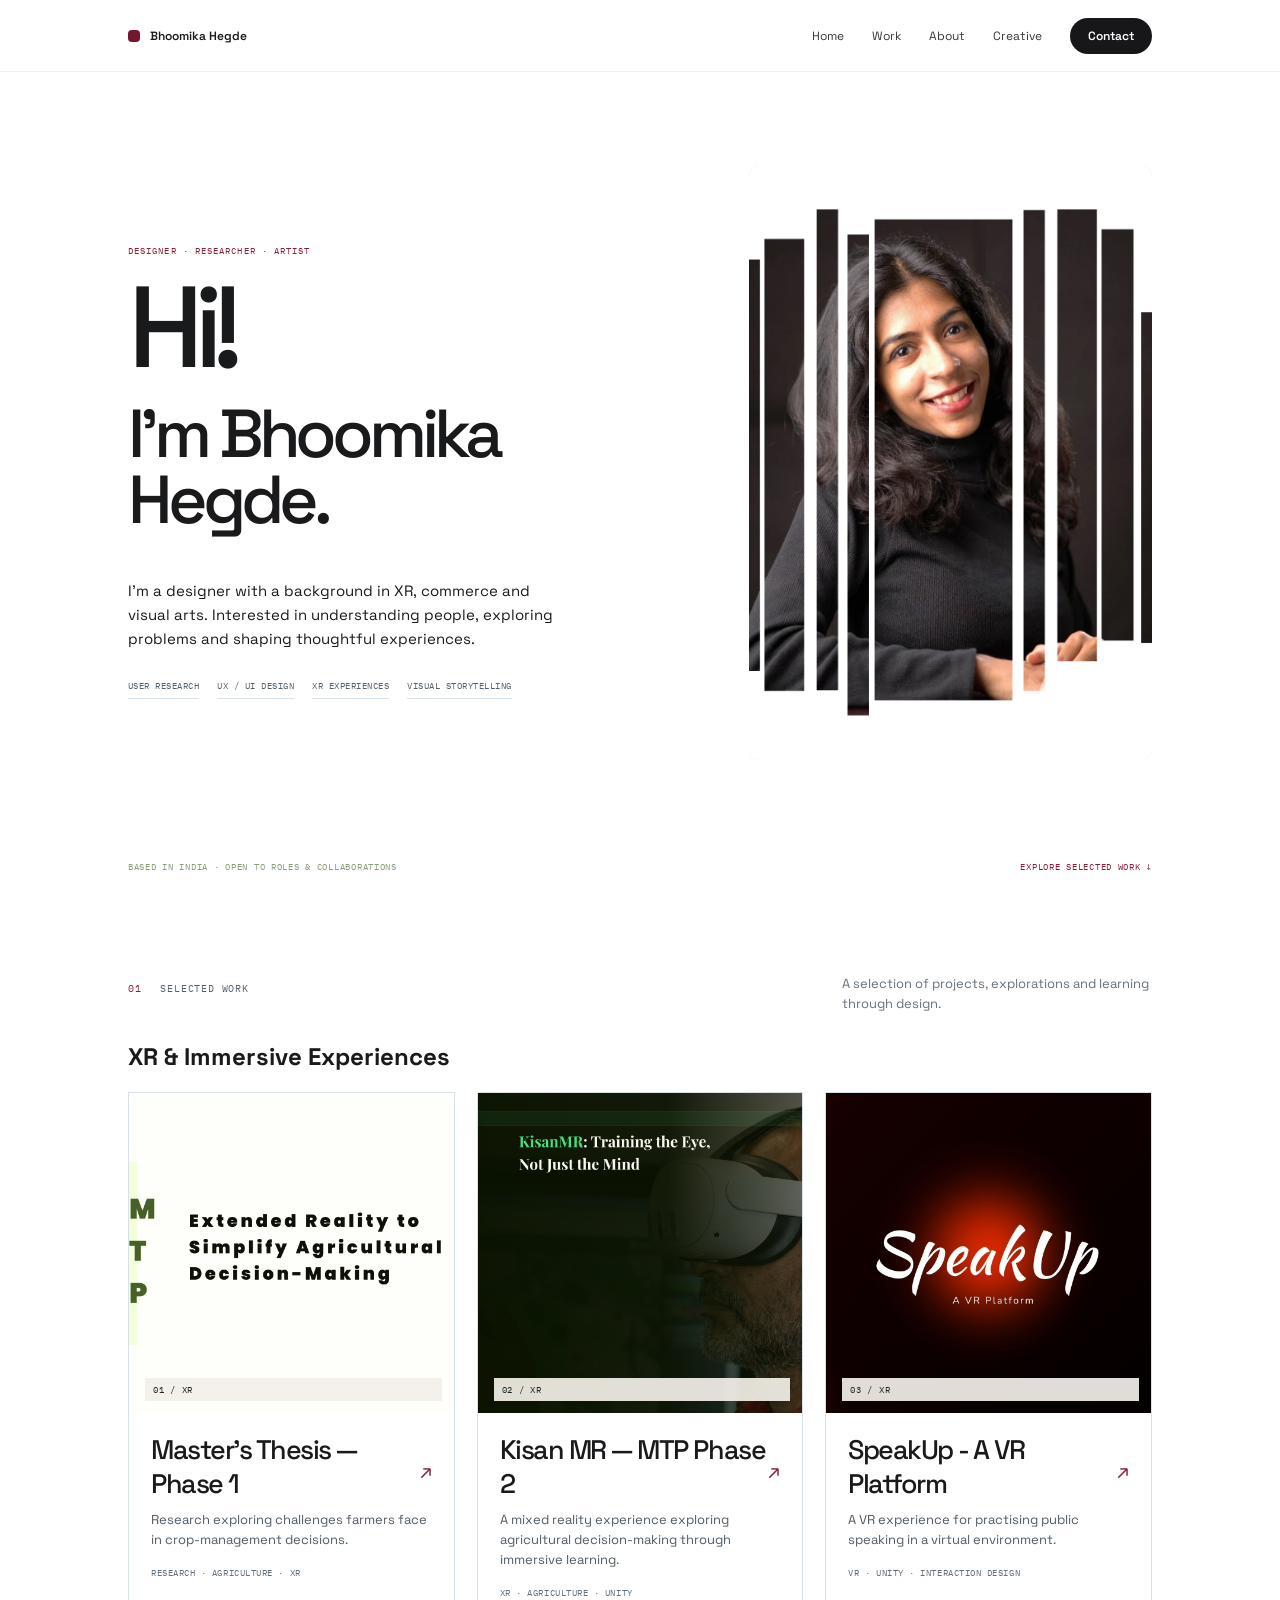
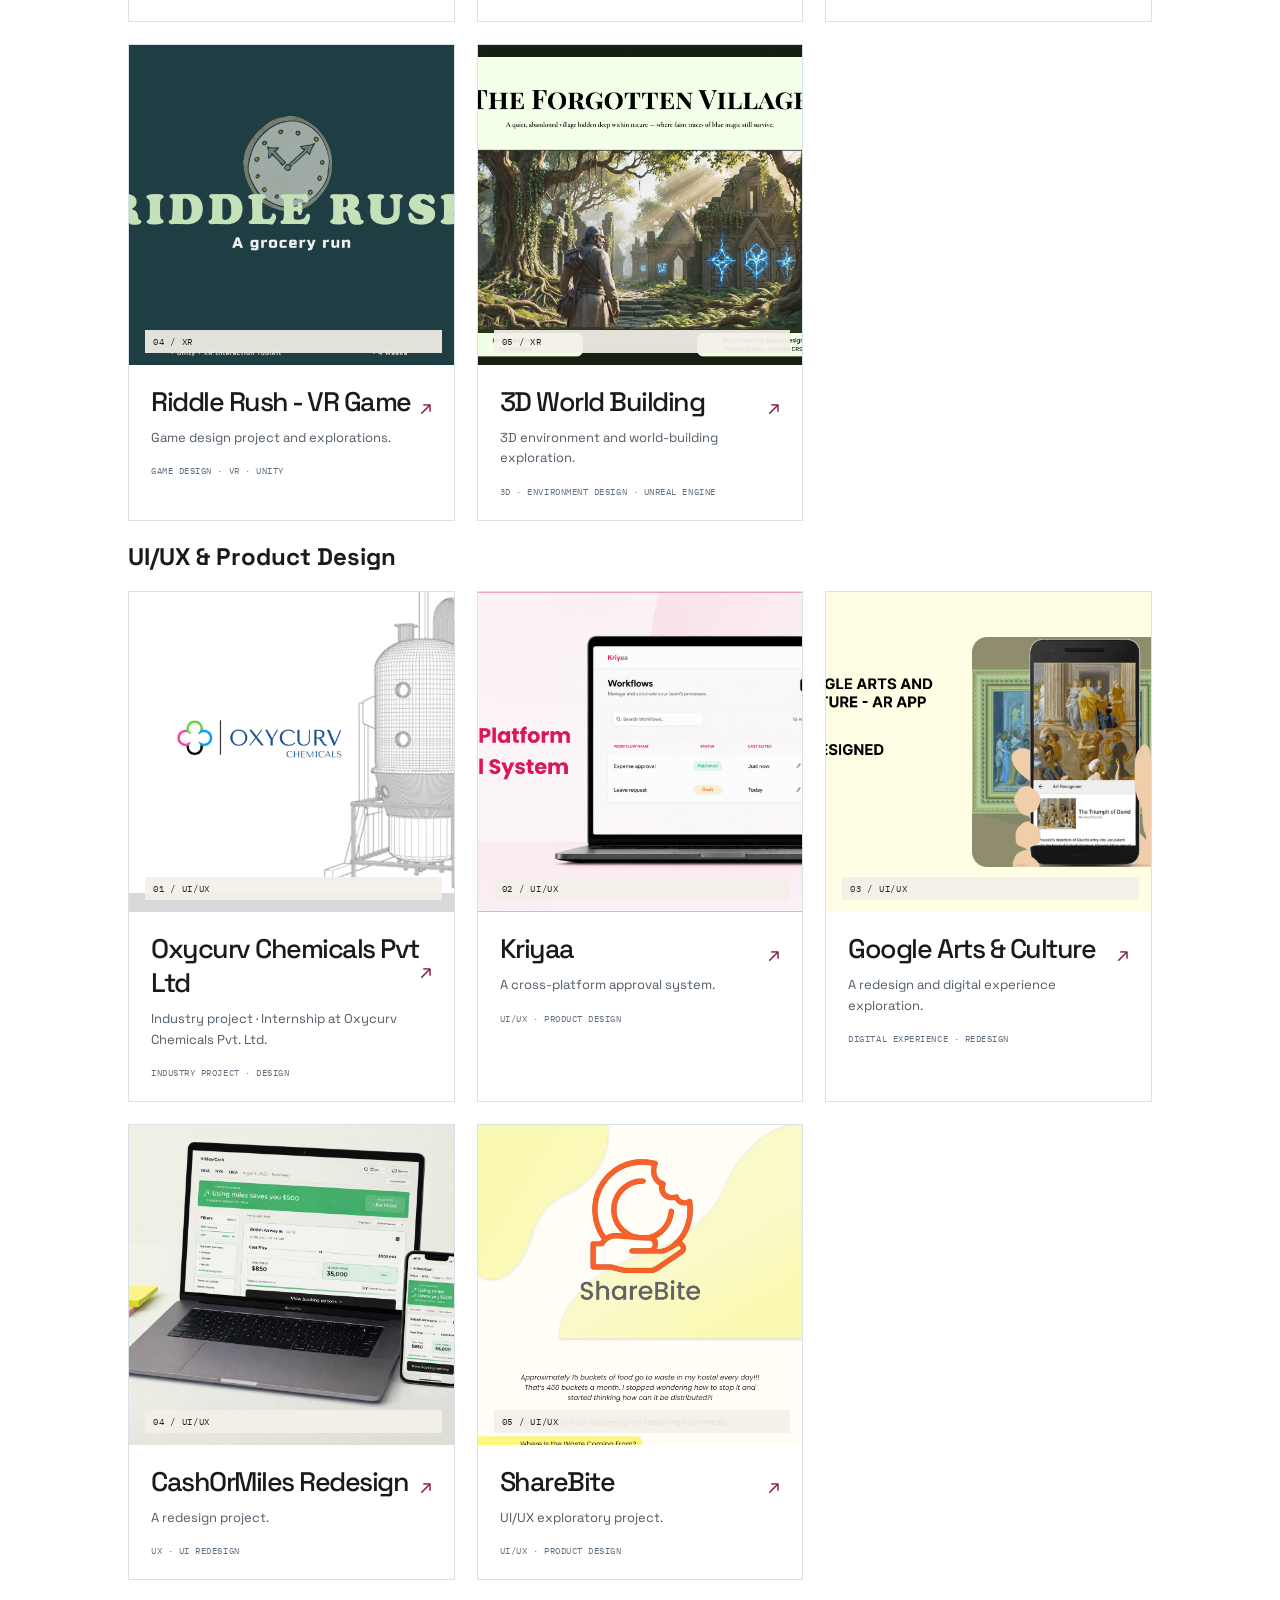
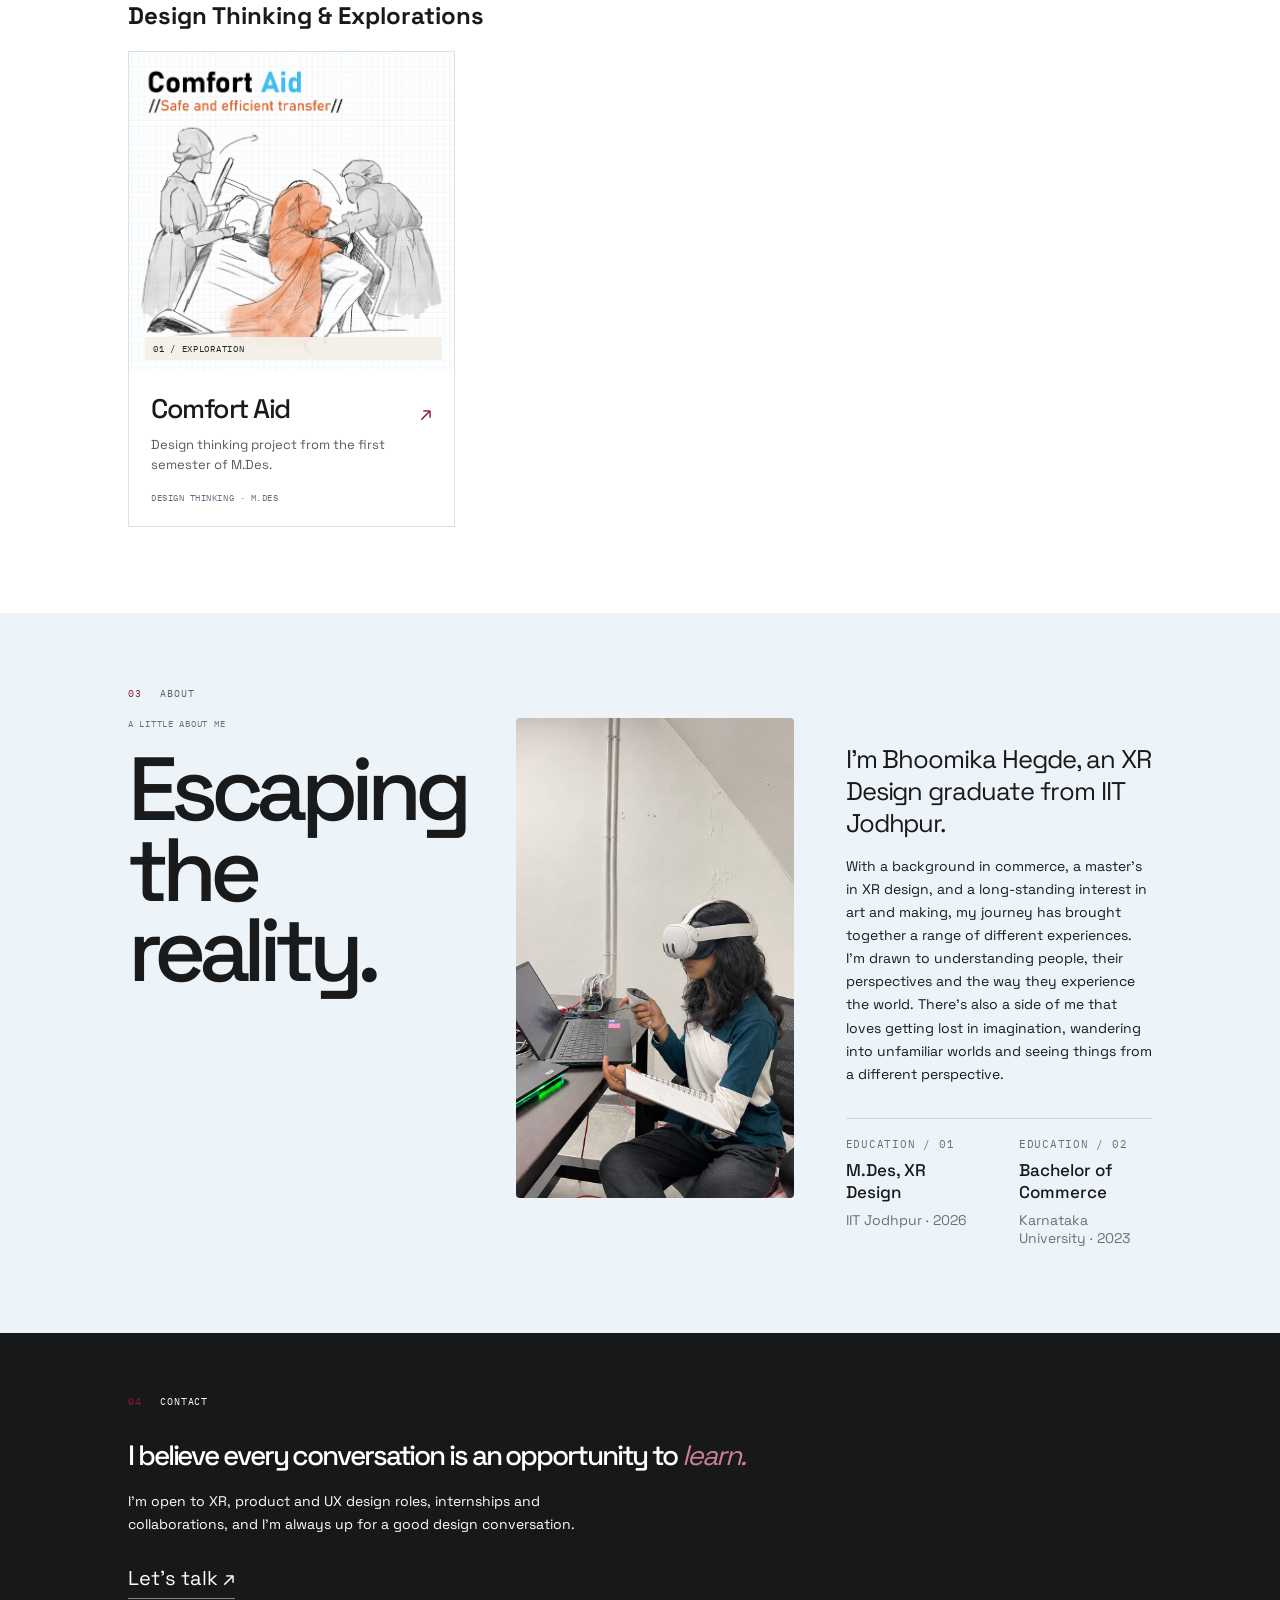
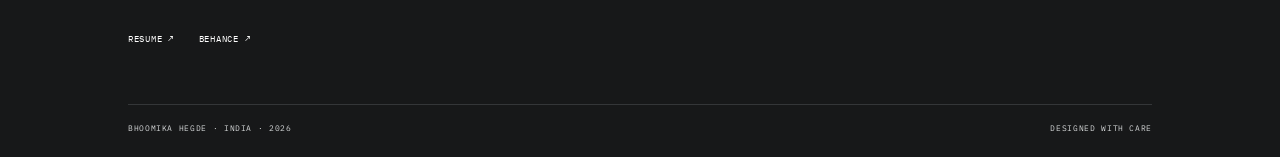
==== commit 22e8d50f: "update the portfolio" ====
--- a/index.html
+++ b/index.html
@@ -69,7 +69,7 @@
       </div>
       <div class="work-category">
         <div class="category-heading">
-          <h2>XR &amp; Immersive Experiences</h2><span>01 / 03</span>
+          <h2>XR &amp; Immersive Experiences</h2><span></span>
         </div>
         <div class="project-grid">
           <div class="project-card"><a class="project-card-main" href="projects/masters-thesis-phase-1/index.html">
@@ -131,7 +131,7 @@
       </div>
       <div class="work-category">
         <div class="category-heading">
-          <h2>UI/UX &amp; Product Design</h2><span>02 / 03</span>
+          <h2>UI/UX &amp; Product Design</h2><span></span>
         </div>
         <div class="project-grid">
           <div class="project-card"><a class="project-card-main" href="projects/oxycurv/index.html">
@@ -193,7 +193,7 @@
       </div>
       <div class="work-category">
         <div class="category-heading">
-          <h2>Design Thinking &amp; Explorations</h2><span>03 / 03</span>
+          <h2>Design Thinking &amp; Explorations</h2><span></span>
         </div>
         <div class="project-grid">
           <div class="project-card"><a class="project-card-main" href="projects/comfort-aid/index.html">
--- a/style.css
+++ b/style.css
@@ -183,7 +183,7 @@
   width: 100%;
   height: clamp(440px, 66vh, 650px);
   overflow: hidden;
-  border-radius: 48% 48% 7px 7px;
+  border-radius: 10px;
   background: #e4e2df;
 }
 
@@ -260,7 +260,7 @@
 
 .project-card {
   border: 1px solid var(--line);
-  border-radius: 8px;
+  border-radius: 0;
   overflow: hidden;
   display: flex;
   flex-direction: column;
@@ -1047,7 +1047,7 @@
     height: auto;
     aspect-ratio: .78;
     min-height: 0;
-    border-radius: 48% 48% 6px 6px;
+    border-radius: 0;
   }
 
   .portrait-image {
@@ -1059,7 +1059,7 @@
   }
 
   .hero-intro {
-    margin-top: 0;
+    margin-top: 34px;
     max-width: 100%;
     font-size: 15px;
   }
